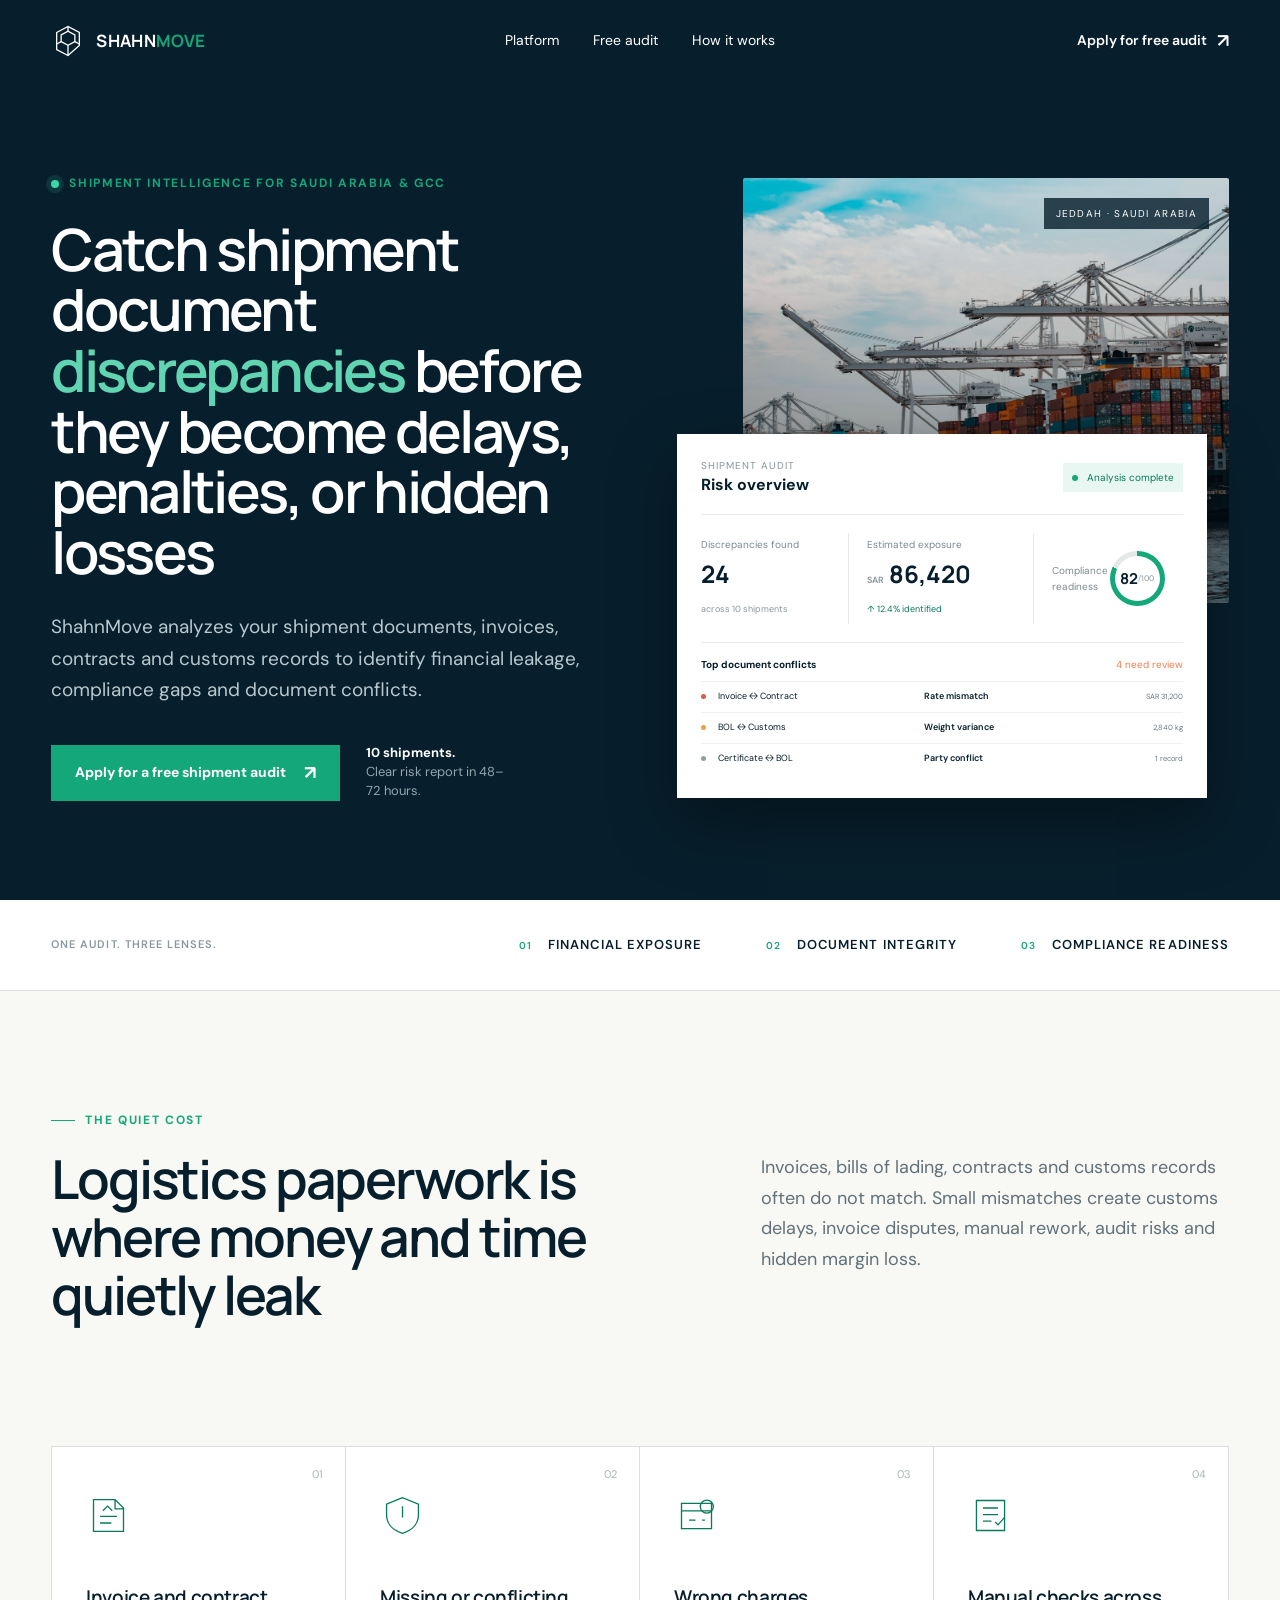
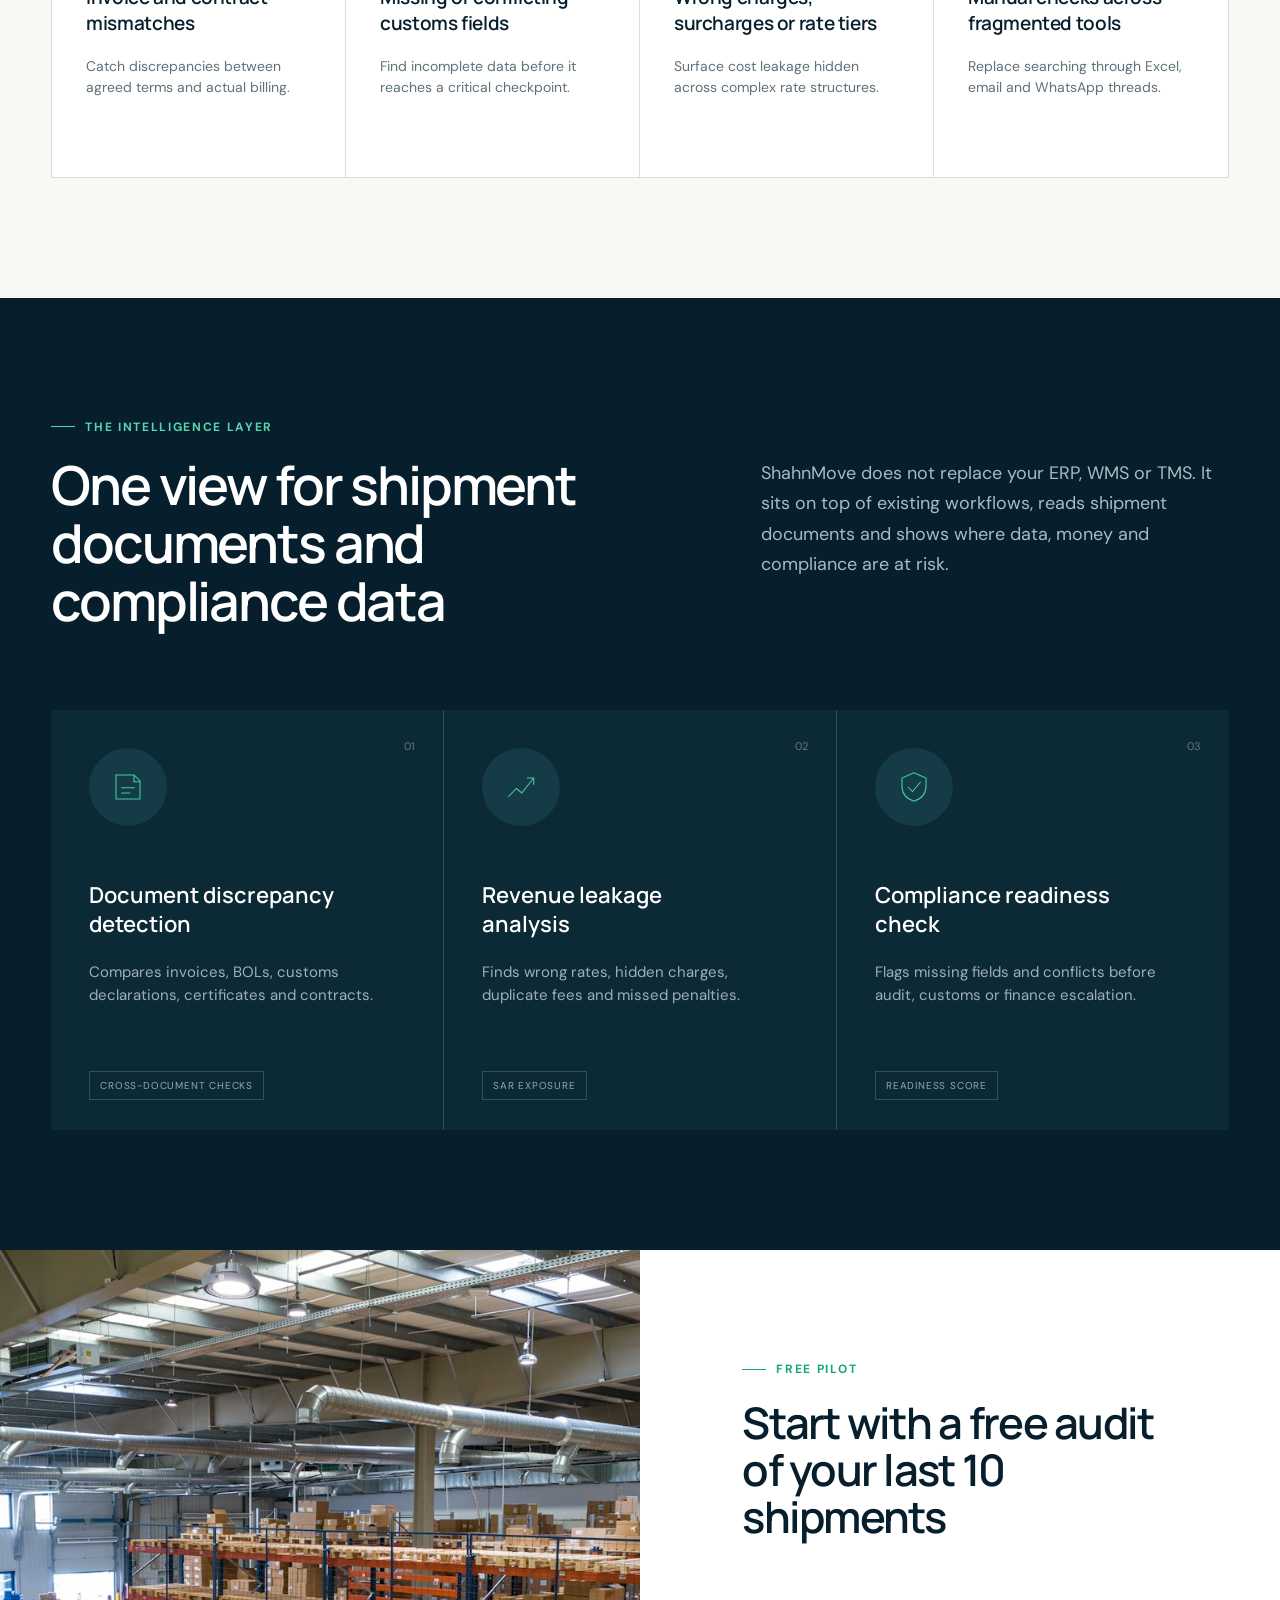
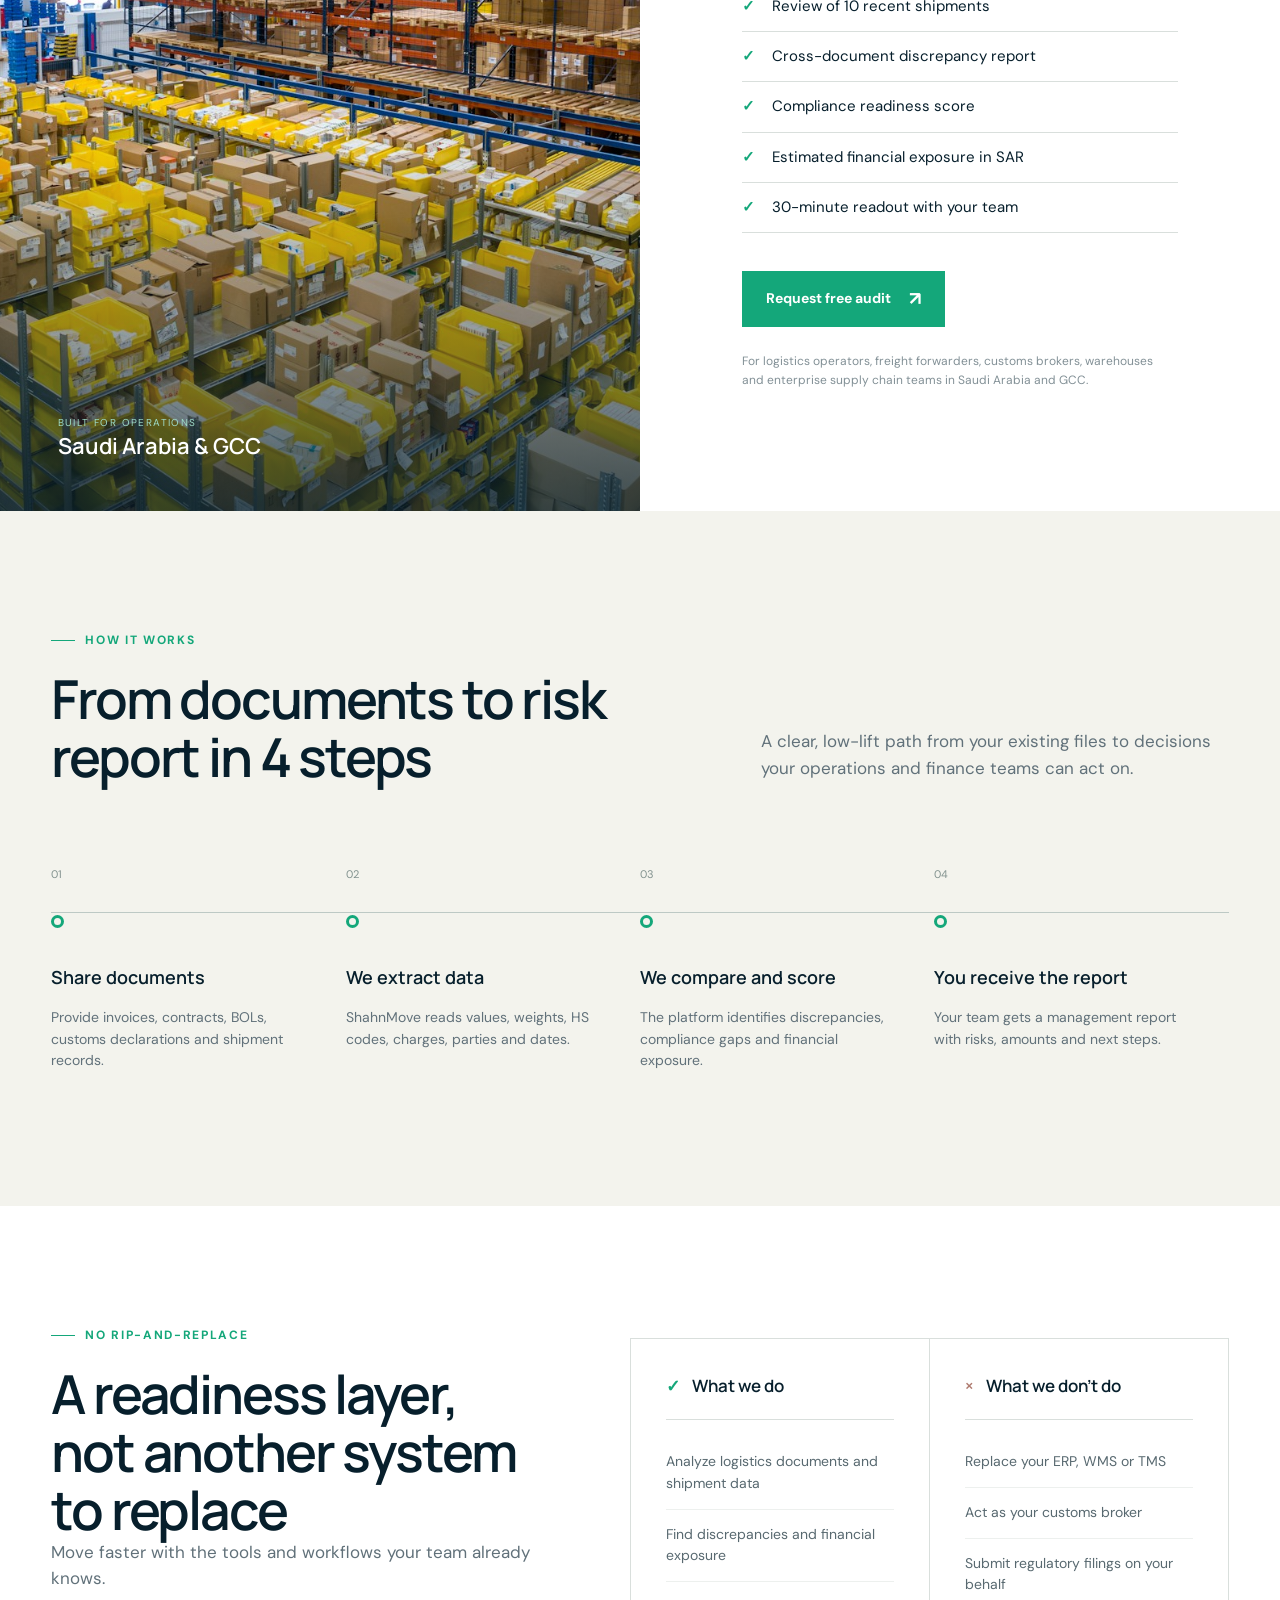
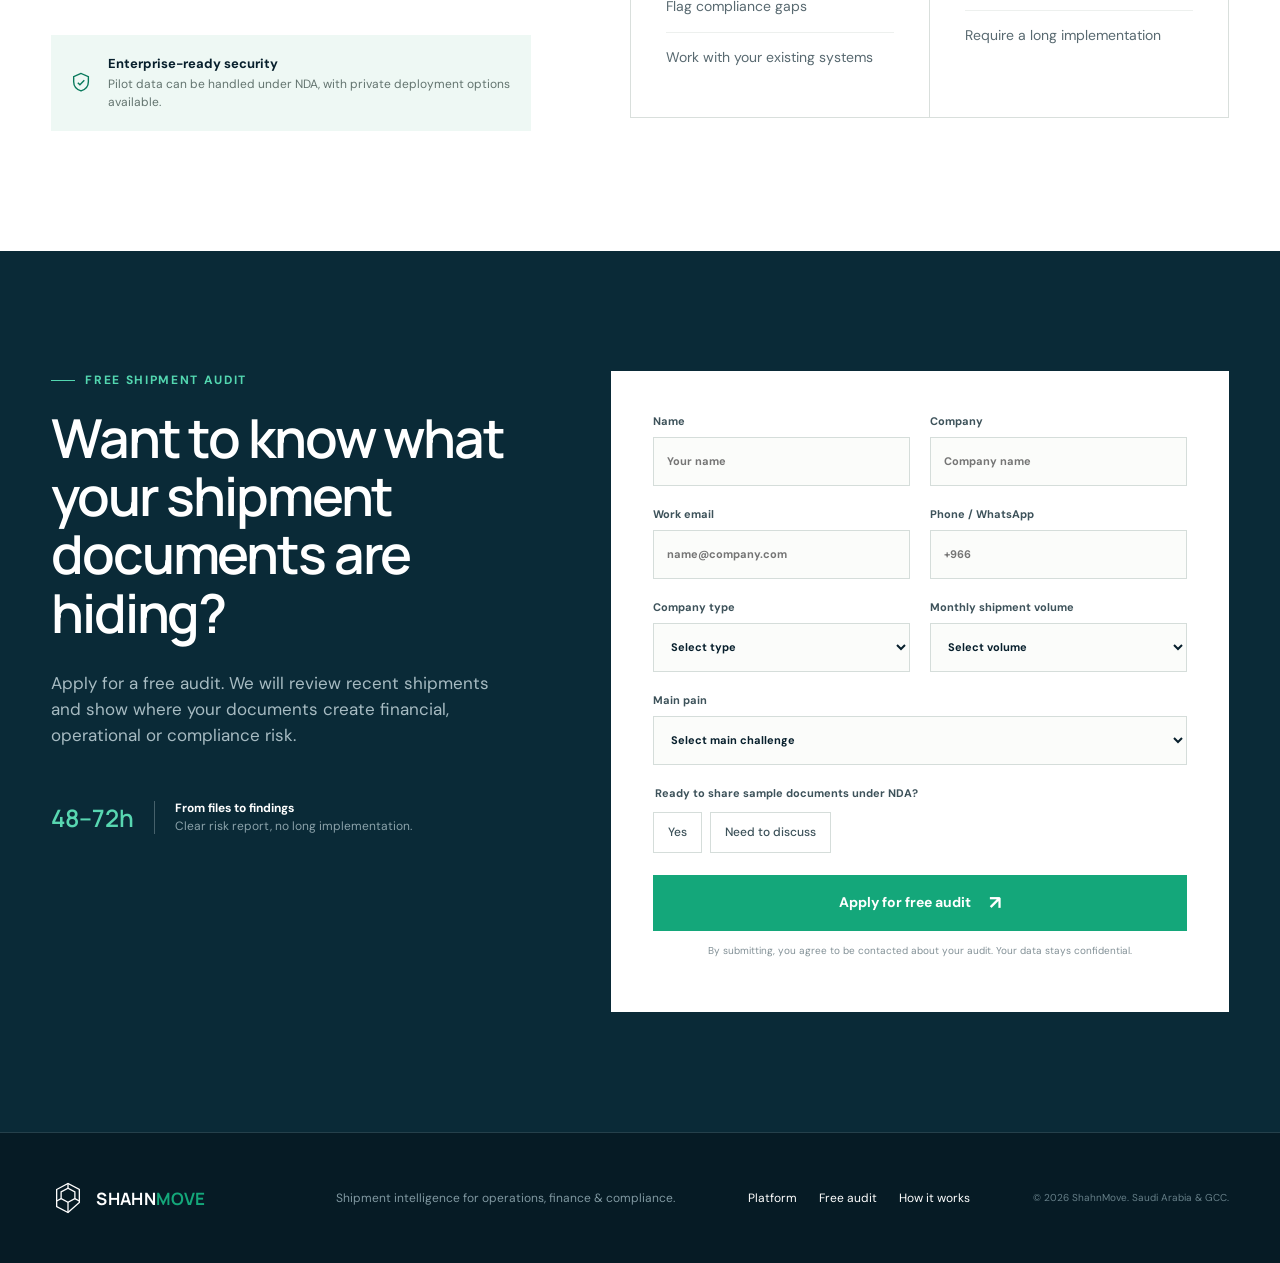
==== index.html @ 83e014da "Build ShahnMove landing page" ====
<!doctype html>
<html lang="en">
<head>
  <meta charset="utf-8">
  <meta name="viewport" content="width=device-width, initial-scale=1">
  <meta name="description" content="ShahnMove finds shipment document discrepancies, financial leakage and compliance gaps before they become delays or penalties.">
  <meta name="theme-color" content="#071f2c">
  <meta property="og:title" content="ShahnMove — Shipment intelligence, before risk moves">
  <meta property="og:description" content="Audit 10 recent shipments and receive a clear risk report in 48–72 hours.">
  <meta property="og:type" content="website">
  <title>ShahnMove — Shipment document intelligence</title>
  <link rel="preconnect" href="https://fonts.googleapis.com">
  <link rel="preconnect" href="https://fonts.gstatic.com" crossorigin>
  <link href="https://fonts.googleapis.com/css2?family=DM+Sans:wght@400;500;600;700&family=Manrope:wght@500;600;700&display=swap" rel="stylesheet">
  <link rel="stylesheet" href="styles.css">
  <script src="script.js" defer></script>
</head>
<body>
  <a class="skip-link" href="#main">Skip to content</a>
  <header class="site-header">
    <a class="brand" href="#top" aria-label="ShahnMove home">
      <svg class="brand-mark" viewBox="0 0 42 42" aria-hidden="true"><path d="M7 10.5 21 3l14 7.5v16L21 39 7 31.5z"/><path d="m12.5 13.5 8.5-4.6 8.5 4.6v8.2L21 26.3l-8.5-4.6z"/><path d="M21 26.3V39m0-30.1V3m-8.5 18.7L7 24.7m22.5-3 5.5 3"/></svg>
      <span>SHAHN<span>MOVE</span></span>
    </a>
    <nav class="desktop-nav" aria-label="Primary navigation">
      <a href="#platform">Platform</a>
      <a href="#pilot">Free audit</a>
      <a href="#process">How it works</a>
    </nav>
    <a class="header-cta" href="#apply">Apply for free audit <span>↗</span></a>
    <button class="menu-button" type="button" aria-label="Open menu" aria-expanded="false"><span></span><span></span></button>
  </header>

  <main id="main">
    <section class="hero" id="top">
      <div class="hero-copy reveal">
        <p class="eyebrow"><span></span> Shipment intelligence for Saudi Arabia & GCC</p>
        <h1>Catch shipment document <em>discrepancies</em> before they become delays, penalties, or hidden losses</h1>
        <p class="hero-lede">ShahnMove analyzes your shipment documents, invoices, contracts and customs records to identify financial leakage, compliance gaps and document conflicts.</p>
        <div class="hero-actions">
          <a class="button button-primary" href="#apply">Apply for a free shipment audit <span>↗</span></a>
          <p><strong>10 shipments.</strong> Clear risk report in 48–72 hours.</p>
        </div>
      </div>
      <div class="hero-visual reveal" aria-label="Example ShahnMove shipment risk dashboard">
        <div class="hero-image" role="img" aria-label="Container port with cargo ships"></div>
        <div class="dashboard">
          <div class="dash-head">
            <div><span>Shipment audit</span><strong>Risk overview</strong></div>
            <span class="live"><i></i> Analysis complete</span>
          </div>
          <div class="dash-metrics">
            <article><span>Discrepancies found</span><strong>24</strong><small>across 10 shipments</small></article>
            <article><span>Estimated exposure</span><strong><i>SAR</i> 86,420</strong><small class="up">↑ 12.4% identified</small></article>
            <article class="score-card"><span>Compliance readiness</span><div class="score-ring"><strong>82</strong><small>/100</small></div></article>
          </div>
          <div class="conflicts">
            <div class="conflict-title"><strong>Top document conflicts</strong><span>4 need review</span></div>
            <div class="conflict-row"><i class="critical"></i><span>Invoice ↔ Contract</span><strong>Rate mismatch</strong><small>SAR 31,200</small></div>
            <div class="conflict-row"><i class="warning"></i><span>BOL ↔ Customs</span><strong>Weight variance</strong><small>2,840 kg</small></div>
            <div class="conflict-row"><i></i><span>Certificate ↔ BOL</span><strong>Party conflict</strong><small>1 record</small></div>
          </div>
        </div>
      </div>
    </section>

    <section class="proof-strip" aria-label="Product benefits">
      <p>One audit. Three lenses.</p>
      <div><span>01</span> Financial exposure</div><div><span>02</span> Document integrity</div><div><span>03</span> Compliance readiness</div>
    </section>

    <section class="section problem" id="problem">
      <div class="section-intro reveal"><p class="kicker">The quiet cost</p><h2>Logistics paperwork is where money and time quietly leak</h2></div>
      <p class="section-copy reveal">Invoices, bills of lading, contracts and customs records often do not match. Small mismatches create customs delays, invoice disputes, manual rework, audit risks and hidden margin loss.</p>
      <div class="pain-grid">
        <article class="pain-card reveal"><span>01</span><svg viewBox="0 0 48 48" aria-hidden="true"><path d="M8 7h23l9 9v25H8zM31 7v10h9M15 25h18M15 32h12"/><path d="m18 19 5-5 5 5"/></svg><h3>Invoice and contract mismatches</h3><p>Catch discrepancies between agreed terms and actual billing.</p></article>
        <article class="pain-card reveal"><span>02</span><svg viewBox="0 0 48 48" aria-hidden="true"><path d="M24 5 7 12v11c0 10 7 17 17 20 10-3 17-10 17-20V12zM24 14v12M24 33v.1"/></svg><h3>Missing or conflicting customs fields</h3><p>Find incomplete data before it reaches a critical checkpoint.</p></article>
        <article class="pain-card reveal"><span>03</span><svg viewBox="0 0 48 48" aria-hidden="true"><path d="M8 11h32v27H8zM8 19h32M16 29h7M30 29h3"/><circle cx="35" cy="14.5" r="7"/></svg><h3>Wrong charges, surcharges or rate tiers</h3><p>Surface cost leakage hidden across complex rate structures.</p></article>
        <article class="pain-card reveal"><span>04</span><svg viewBox="0 0 48 48" aria-hidden="true"><path d="M9 8h30v32H9zM16 16h16M16 23h16M16 30h9"/><path d="m29 31 3 3 7-8"/></svg><h3>Manual checks across fragmented tools</h3><p>Replace searching through Excel, email and WhatsApp threads.</p></article>
      </div>
    </section>

    <section class="section solution" id="platform">
      <div class="solution-top">
        <div class="section-intro reveal"><p class="kicker kicker-light">The intelligence layer</p><h2>One view for shipment documents and compliance data</h2></div>
        <p class="section-copy reveal">ShahnMove does not replace your ERP, WMS or TMS. It sits on top of existing workflows, reads shipment documents and shows where data, money and compliance are at risk.</p>
      </div>
      <div class="capabilities">
        <article class="capability reveal"><span class="cap-number">01</span><div class="cap-icon"><svg viewBox="0 0 48 48"><path d="M8 8h24l8 8v24H8zM32 8v9h8M15 25h18M15 32h12"/></svg></div><h3>Document discrepancy detection</h3><p>Compares invoices, BOLs, customs declarations, certificates and contracts.</p><span class="tag">Cross-document checks</span></article>
        <article class="capability reveal"><span class="cap-number">02</span><div class="cap-icon"><svg viewBox="0 0 48 48"><path d="M7 37 18 26l7 6 16-20M32 12h9v9"/></svg></div><h3>Revenue leakage analysis</h3><p>Finds wrong rates, hidden charges, duplicate fees and missed penalties.</p><span class="tag">SAR exposure</span></article>
        <article class="capability reveal"><span class="cap-number">03</span><div class="cap-icon"><svg viewBox="0 0 48 48"><path d="M24 5 8 12v11c0 10 7 17 16 20 9-3 16-10 16-20V12z"/><path d="m16 24 6 6 11-13"/></svg></div><h3>Compliance readiness check</h3><p>Flags missing fields and conflicts before audit, customs or finance escalation.</p><span class="tag">Readiness score</span></article>
      </div>
    </section>

    <section class="section pilot" id="pilot">
      <div class="pilot-photo reveal"><div class="photo-label"><span>Built for operations</span><strong>Saudi Arabia & GCC</strong></div></div>
      <div class="pilot-content reveal">
        <p class="kicker">Free pilot</p>
        <h2>Start with a free audit of your last 10 shipments</h2>
        <ul class="check-list">
          <li><span>✓</span> Review of 10 recent shipments</li>
          <li><span>✓</span> Cross-document discrepancy report</li>
          <li><span>✓</span> Compliance readiness score</li>
          <li><span>✓</span> Estimated financial exposure in SAR</li>
          <li><span>✓</span> 30-minute readout with your team</li>
        </ul>
        <a class="button button-primary" href="#apply">Request free audit <span>↗</span></a>
        <p class="pilot-note">For logistics operators, freight forwarders, customs brokers, warehouses and enterprise supply chain teams in Saudi Arabia and GCC.</p>
      </div>
    </section>

    <section class="section process" id="process">
      <div class="process-head reveal"><div><p class="kicker">How it works</p><h2>From documents to risk report in 4 steps</h2></div><p>A clear, low-lift path from your existing files to decisions your operations and finance teams can act on.</p></div>
      <div class="steps">
        <article class="step reveal"><span>01</span><div class="step-dot"></div><h3>Share documents</h3><p>Provide invoices, contracts, BOLs, customs declarations and shipment records.</p></article>
        <article class="step reveal"><span>02</span><div class="step-dot"></div><h3>We extract data</h3><p>ShahnMove reads values, weights, HS codes, charges, parties and dates.</p></article>
        <article class="step reveal"><span>03</span><div class="step-dot"></div><h3>We compare and score</h3><p>The platform identifies discrepancies, compliance gaps and financial exposure.</p></article>
        <article class="step reveal"><span>04</span><div class="step-dot"></div><h3>You receive the report</h3><p>Your team gets a management report with risks, amounts and next steps.</p></article>
      </div>
    </section>

    <section class="section positioning">
      <div class="positioning-copy reveal"><p class="kicker">No rip-and-replace</p><h2>A readiness layer, not another system to replace</h2><p>Move faster with the tools and workflows your team already knows.</p><div class="security"><svg viewBox="0 0 24 24"><path d="M12 2 4 5.5V11c0 5 3.5 8.5 8 10 4.5-1.5 8-5 8-10V5.5z"/><path d="m8.5 12 2.3 2.3 4.8-5"/></svg><span><strong>Enterprise-ready security</strong>Pilot data can be handled under NDA, with private deployment options available.</span></div></div>
      <div class="do-dont reveal">
        <div class="do"><h3><span>✓</span> What we do</h3><ul><li>Analyze logistics documents and shipment data</li><li>Find discrepancies and financial exposure</li><li>Flag compliance gaps</li><li>Work with your existing systems</li></ul></div>
        <div class="dont"><h3><span>×</span> What we don’t do</h3><ul><li>Replace your ERP, WMS or TMS</li><li>Act as your customs broker</li><li>Submit regulatory filings on your behalf</li><li>Require a long implementation</li></ul></div>
      </div>
    </section>

    <section class="apply" id="apply">
      <div class="apply-copy reveal"><p class="kicker kicker-light">Free shipment audit</p><h2>Want to know what your shipment documents are hiding?</h2><p>Apply for a free audit. We will review recent shipments and show where your documents create financial, operational or compliance risk.</p><div class="response-time"><span>48–72h</span><p><strong>From files to findings</strong>Clear risk report, no long implementation.</p></div></div>
      <form class="lead-form reveal" id="audit-form">
        <div class="field-row"><label>Name<input name="name" type="text" autocomplete="name" placeholder="Your name" required></label><label>Company<input name="company" type="text" autocomplete="organization" placeholder="Company name" required></label></div>
        <div class="field-row"><label>Work email<input name="email" type="email" autocomplete="email" placeholder="name@company.com" required></label><label>Phone / WhatsApp<input name="phone" type="tel" autocomplete="tel" placeholder="+966" required></label></div>
        <div class="field-row"><label>Company type<select name="company_type" required><option value="" disabled selected>Select type</option><option>Logistics operator</option><option>Freight forwarder</option><option>Customs broker</option><option>Warehouse / fulfillment</option><option>Enterprise supply chain</option><option>Other</option></select></label><label>Monthly shipment volume<select name="volume" required><option value="" disabled selected>Select volume</option><option>Under 50</option><option>50–250</option><option>251–1,000</option><option>1,001–5,000</option><option>5,000+</option></select></label></div>
        <label>Main pain<select name="pain" required><option value="" disabled selected>Select main challenge</option><option>Compliance</option><option>Invoice disputes</option><option>Customs delays</option><option>Manual work</option><option>Unknown / need visibility</option></select></label>
        <fieldset><legend>Ready to share sample documents under NDA?</legend><label class="radio"><input type="radio" name="nda_ready" value="Yes" required><span>Yes</span></label><label class="radio"><input type="radio" name="nda_ready" value="Need to discuss"><span>Need to discuss</span></label></fieldset>
        <button class="button form-button" type="submit">Apply for free audit <span>↗</span></button>
        <p class="form-privacy">By submitting, you agree to be contacted about your audit. Your data stays confidential.</p>
        <p class="form-status" role="status" aria-live="polite"></p>
      </form>
    </section>
  </main>

  <footer>
    <a class="brand brand-footer" href="#top"><svg class="brand-mark" viewBox="0 0 42 42" aria-hidden="true"><path d="M7 10.5 21 3l14 7.5v16L21 39 7 31.5z"/><path d="m12.5 13.5 8.5-4.6 8.5 4.6v8.2L21 26.3l-8.5-4.6z"/><path d="M21 26.3V39m0-30.1V3m-8.5 18.7L7 24.7m22.5-3 5.5 3"/></svg><span>SHAHN<span>MOVE</span></span></a>
    <p>Shipment intelligence for operations, finance & compliance.</p>
    <div><a href="#platform">Platform</a><a href="#pilot">Free audit</a><a href="#process">How it works</a></div>
    <small>© <span id="year"></span> ShahnMove. Saudi Arabia & GCC.</small>
  </footer>
</body>
</html>
---- styles.css ----
:root{--ink:#071f2c;--ink-2:#123443;--muted:#61717a;--green:#14a77a;--green-dark:#08795b;--mint:#c8f0df;--cream:#f3f3ed;--line:#d9dfdc;--white:#fff;--orange:#ef7f4d;--display:"Manrope",sans-serif;--body:"DM Sans",sans-serif}*{box-sizing:border-box}html{scroll-behavior:smooth}body{margin:0;color:var(--ink);background:#f8f8f4;font-family:var(--body);font-size:16px;line-height:1.55}a{color:inherit;text-decoration:none}button,input,select{font:inherit}.skip-link{position:absolute;left:-999px;top:8px;background:#fff;padding:10px;z-index:100}.skip-link:focus{left:8px}.site-header{height:82px;max-width:1440px;margin:auto;padding:0 4vw;display:grid;grid-template-columns:1fr auto 1fr;align-items:center;border-bottom:1px solid rgba(7,31,44,.12);position:absolute;z-index:20;left:0;right:0;top:0;color:#fff}.brand{display:flex;align-items:center;gap:11px;font:700 17px/1 var(--display);letter-spacing:.02em}.brand>span>span{color:var(--green)}.brand-mark{width:34px;height:34px;fill:none;stroke:currentColor;stroke-width:1.6}.desktop-nav{display:flex;gap:34px;font-size:14px}.desktop-nav a,.header-cta{transition:opacity .2s}.desktop-nav a:hover,.header-cta:hover{opacity:.66}.header-cta{justify-self:end;font-size:14px;font-weight:600;display:flex;gap:10px;align-items:center}.header-cta span,.button span{font-size:19px}.menu-button{display:none;background:none;border:0;color:#fff;padding:8px}.menu-button span{display:block;width:24px;border-top:1.5px solid currentColor;margin:6px}.hero{min-height:900px;background:var(--ink);color:#fff;display:grid;grid-template-columns:minmax(0,1.02fr) minmax(480px,.98fr);gap:4vw;padding:170px max(4vw,calc((100vw - 1440px)/2 + 4vw)) 95px;overflow:hidden}.hero-copy{align-self:center;max-width:760px}.eyebrow,.kicker{font-size:12px;text-transform:uppercase;letter-spacing:.14em;font-weight:700;color:var(--green);display:flex;align-items:center;gap:10px}.eyebrow span{width:8px;height:8px;border-radius:50%;background:#35d8aa;box-shadow:0 0 0 5px rgba(53,216,170,.12)}h1,h2,h3,p{margin-top:0}.hero h1{font:600 clamp(45px,4.55vw,76px)/1.04 var(--display);letter-spacing:-.045em;margin:26px 0 29px;max-width:920px}.hero h1 em{font-style:normal;color:#61d4b2}.hero-lede{font-size:19px;line-height:1.65;max-width:680px;color:#b9c8ce}.hero-actions{display:flex;align-items:center;gap:26px;margin-top:39px}.button{min-height:56px;padding:0 24px;display:inline-flex;align-items:center;justify-content:center;gap:18px;border:0;font-weight:700;font-size:14px;cursor:pointer;transition:transform .2s,background .2s}.button:hover{transform:translateY(-2px)}.button-primary{background:var(--green);color:#fff}.button-primary:hover{background:#16b987}.hero-actions p{font-size:13px;color:#91a6ae;margin:0;line-height:1.45;max-width:150px}.hero-actions p strong{display:block;color:#fff}.hero-visual{position:relative;min-height:620px;align-self:center}.hero-image{height:425px;width:88%;margin-left:auto;background:linear-gradient(180deg,rgba(7,31,44,.05),rgba(7,31,44,.45)),url('assets/port.jpg') center/cover;border-radius:2px}.hero-image:after{content:"JEDDAH · SAUDI ARABIA";display:block;position:absolute;right:20px;top:20px;background:rgba(7,31,44,.8);padding:8px 12px;font-size:10px;letter-spacing:.13em}.dashboard{position:absolute;left:0;right:4%;bottom:0;background:#fff;color:var(--ink);padding:24px;box-shadow:0 25px 60px rgba(0,0,0,.35)}.dash-head{display:flex;justify-content:space-between;align-items:center;border-bottom:1px solid #e8ece9;padding-bottom:16px}.dash-head div span{display:block;color:#87949a;font-size:10px;text-transform:uppercase;letter-spacing:.1em}.dash-head div strong{font-size:16px}.live{font-size:10px;color:var(--green-dark);background:#e8f7f1;padding:7px 9px}.live i{display:inline-block;width:6px;height:6px;background:var(--green);border-radius:50%;margin-right:6px}.dash-metrics{display:grid;grid-template-columns:1fr 1.25fr 1fr;margin:18px 0}.dash-metrics article{padding:4px 18px;border-right:1px solid #e7ebe9}.dash-metrics article:first-child{padding-left:0}.dash-metrics article:last-child{border:0}.dash-metrics span{font-size:10px;color:#7b8a90;display:block}.dash-metrics strong{font:700 24px var(--display);display:block;margin:5px 0}.dash-metrics strong i{font:600 9px var(--body);color:#87949a}.dash-metrics small{font-size:9px;color:#8a979c}.dash-metrics .up{color:var(--green-dark)}.score-card{display:grid!important;grid-template-columns:1fr auto;align-items:center}.score-ring{width:55px;height:55px;border-radius:50%;background:conic-gradient(var(--green) 82%,#e2e9e6 0);position:relative;display:flex;align-items:center;justify-content:center;flex-direction:row}.score-ring:before{content:"";position:absolute;inset:5px;background:#fff;border-radius:50%}.score-ring strong,.score-ring small{position:relative;margin:0}.score-ring strong{font-size:15px}.score-ring small{font-size:8px}.conflicts{border-top:1px solid #e8ece9;padding-top:14px}.conflict-title{display:flex;justify-content:space-between;margin-bottom:8px;font-size:10px}.conflict-title span{color:var(--orange)}.conflict-row{display:grid;grid-template-columns:10px 1.3fr 1fr .65fr;gap:7px;align-items:center;padding:8px 0;border-top:1px solid #eff2f0;font-size:9px}.conflict-row i{width:5px;height:5px;background:#8fa09f;border-radius:50%}.conflict-row i.critical{background:#e1574c}.conflict-row i.warning{background:#eaa445}.conflict-row strong{font-weight:600}.conflict-row small{text-align:right;color:#69797f}.proof-strip{min-height:91px;display:grid;grid-template-columns:1fr repeat(3,auto);align-items:center;gap:5vw;padding:0 max(4vw,calc((100vw - 1440px)/2 + 4vw));border-bottom:1px solid var(--line);background:#fff;font-size:13px;text-transform:uppercase;letter-spacing:.08em;font-weight:600}.proof-strip p{margin:0;color:#8a979c;font-size:11px}.proof-strip span{color:var(--green);font-size:10px;margin-right:12px}.section{padding:120px max(4vw,calc((100vw - 1440px)/2 + 4vw))}.section-intro{max-width:780px}.kicker{margin-bottom:20px}.kicker:before{content:"";width:24px;border-top:1px solid currentColor}.kicker-light{color:#53d7b0}.section h2,.apply h2{font:600 clamp(38px,4.2vw,64px)/1.08 var(--display);letter-spacing:-.04em;margin-bottom:0}.section-copy{font-size:18px;line-height:1.7;color:var(--muted);max-width:560px}.problem{display:grid;grid-template-columns:1.15fr .85fr;gap:6vw}.problem .section-copy{padding-top:41px}.pain-grid{grid-column:1/-1;display:grid;grid-template-columns:repeat(4,1fr);margin-top:45px;border:1px solid var(--line);background:#fff}.pain-card{padding:34px;min-height:330px;border-right:1px solid var(--line);position:relative}.pain-card:last-child{border:0}.pain-card>span{position:absolute;right:22px;top:19px;color:#aab5b4;font-size:11px}.pain-card svg,.cap-icon svg{width:45px;height:45px;fill:none;stroke:var(--green-dark);stroke-width:1.4;margin:12px 0 40px}.pain-card h3{font:600 19px/1.35 var(--display);letter-spacing:-.02em}.pain-card p{font-size:14px;color:var(--muted);margin-bottom:0}.solution{background:var(--ink);color:#fff}.solution-top{display:grid;grid-template-columns:1.15fr .85fr;gap:6vw}.solution .section-copy{color:#a9bac0;padding-top:40px}.capabilities{display:grid;grid-template-columns:repeat(3,1fr);gap:1px;background:#31505b;margin-top:80px}.capability{background:#0c2936;padding:38px;min-height:420px;position:relative}.cap-number{position:absolute;right:28px;top:28px;color:#607a84;font-size:11px}.cap-icon{width:78px;height:78px;border-radius:50%;background:#153b47;display:flex;align-items:center;justify-content:center;margin-bottom:55px}.cap-icon svg{width:36px;height:36px;margin:0;stroke:#43d0a6}.capability h3{font:600 22px/1.3 var(--display);max-width:260px}.capability p{color:#9eb0b7;max-width:310px;font-size:15px}.tag{position:absolute;bottom:30px;border:1px solid #31505b;color:#8eabb3;padding:6px 10px;font-size:10px;text-transform:uppercase;letter-spacing:.08em}.pilot{display:grid;grid-template-columns:1fr 1fr;min-height:760px;padding-top:0;padding-bottom:0;background:#fff}.pilot-photo{margin-left:calc(-1 * max(4vw,calc((100vw - 1440px)/2 + 4vw)));background:linear-gradient(180deg,transparent 55%,rgba(7,31,44,.75)),url('assets/warehouse.jpg') center/cover;position:relative}.photo-label{position:absolute;left:9%;bottom:50px;color:#fff}.photo-label span{display:block;font-size:10px;letter-spacing:.14em;text-transform:uppercase;color:#9fdcc9}.photo-label strong{font:600 22px var(--display)}.pilot-content{padding:110px 4vw 110px 8vw;align-self:center}.pilot h2{font-size:clamp(38px,3.4vw,55px)}.check-list{list-style:none;padding:0;margin:42px 0 38px}.check-list li{padding:13px 0;border-bottom:1px solid var(--line);font-size:15px}.check-list span{color:var(--green);margin-right:13px;font-weight:700}.pilot-note{font-size:12px;color:#829096;max-width:550px;margin-top:25px}.process{background:var(--cream)}.process-head{display:grid;grid-template-columns:1.15fr .85fr;gap:6vw;align-items:end}.process-head>p{color:var(--muted);font-size:17px;max-width:510px;margin-bottom:5px}.steps{display:grid;grid-template-columns:repeat(4,1fr);margin-top:75px;position:relative}.steps:before{content:"";position:absolute;left:0;right:0;top:51px;border-top:1px solid #bdc9c5}.step{padding-right:36px;position:relative}.step>span{font-size:11px;color:#82928f}.step-dot{width:13px;height:13px;background:var(--cream);border:3px solid var(--green);border-radius:50%;margin:29px 0 37px;position:relative;z-index:1}.step h3{font:600 18px var(--display)}.step p{font-size:14px;color:var(--muted)}.positioning{display:grid;grid-template-columns:.9fr 1.1fr;gap:7vw;background:#fff}.positioning-copy>p:not(.kicker){color:var(--muted);font-size:17px}.security{display:flex;gap:16px;background:#eef8f4;padding:19px;margin-top:44px;max-width:480px}.security svg{width:25px;fill:none;stroke:var(--green-dark);stroke-width:1.5}.security span{font-size:12px;color:#63746f}.security strong{display:block;color:var(--ink);font-size:13px}.do-dont{display:grid;grid-template-columns:1fr 1fr;border:1px solid var(--line);align-self:center}.do-dont>div{padding:35px}.do{border-right:1px solid var(--line)}.do-dont h3{font:600 17px var(--display);padding-bottom:22px;border-bottom:1px solid var(--line)}.do-dont h3 span{color:var(--green);margin-right:9px}.dont h3 span{color:#af7b6f}.do-dont ul{list-style:none;margin:0;padding:0}.do-dont li{font-size:14px;color:#586970;padding:14px 0;border-bottom:1px solid #edf0ee}.do-dont li:last-child{border:0}.apply{padding:120px max(4vw,calc((100vw - 1440px)/2 + 4vw));background:#0a2a37;color:#fff;display:grid;grid-template-columns:.85fr 1.15fr;gap:8vw}.apply-copy>p:not(.kicker){font-size:17px;color:#a7bbc2;max-width:540px;margin-top:28px}.response-time{display:flex;align-items:center;gap:20px;margin-top:50px}.response-time>span{font:600 24px var(--display);color:#58d7b1;padding-right:20px;border-right:1px solid #46616b}.response-time p{font-size:12px!important;margin:0!important;color:#8ba2aa!important}.response-time strong{display:block;color:#fff}.lead-form{background:#fff;color:var(--ink);padding:42px}.field-row{display:grid;grid-template-columns:1fr 1fr;gap:20px}.lead-form label{display:block;font-size:11px;font-weight:700;margin-bottom:20px;color:#3d525a}.lead-form input,.lead-form select{display:block;width:100%;height:49px;margin-top:7px;border:1px solid #d5ddda;background:#fbfcfa;padding:0 13px;color:var(--ink);border-radius:0;outline:none}.lead-form input:focus,.lead-form select:focus{border-color:var(--green);box-shadow:0 0 0 2px rgba(20,167,122,.12)}.lead-form fieldset{border:0;padding:0;margin:3px 0 22px}.lead-form legend{font-size:11px;font-weight:700;margin-bottom:10px;color:#3d525a}.radio{display:inline-flex!important;align-items:center;margin:0 8px 0 0!important}.radio input{position:absolute;opacity:0;width:1px;height:1px}.radio span{border:1px solid #d5ddda;padding:10px 14px;font-size:12px;font-weight:500}.radio input:checked+span{background:#e9f7f2;border-color:var(--green);color:var(--green-dark)}.form-button{width:100%;background:var(--green);color:#fff}.form-privacy,.form-status{font-size:10px;text-align:center;color:#829096;margin:12px 0 0}.form-status{font-size:12px;color:var(--green-dark)}footer{padding:48px max(4vw,calc((100vw - 1440px)/2 + 4vw));background:#061b25;color:#fff;display:grid;grid-template-columns:1fr 1.5fr 1fr auto;align-items:center;gap:30px;border-top:1px solid #25404b}.brand-footer{color:#fff}.brand-footer>span>span{color:var(--green)}footer p{color:#8098a1;font-size:12px;margin:0}footer>div{display:flex;gap:22px;font-size:12px}footer small{color:#667f88;font-size:10px}.reveal{opacity:0;transform:translateY(18px);transition:opacity .7s ease,transform .7s ease}.reveal.visible{opacity:1;transform:none}
@media(max-width:1050px){.hero{grid-template-columns:1fr;padding-top:145px}.hero-copy{max-width:850px}.hero-visual{min-height:610px}.hero-image{width:80%}.pain-grid{grid-template-columns:1fr 1fr}.pain-card:nth-child(2){border-right:0}.pain-card:nth-child(-n+2){border-bottom:1px solid var(--line)}.capability{padding:30px}.pilot-content{padding-left:6vw}.positioning{grid-template-columns:1fr}.apply{grid-template-columns:1fr}.apply-copy{max-width:720px}footer{grid-template-columns:1fr 1fr}footer>div,footer small{justify-self:end}}
@media(max-width:760px){.site-header{height:70px;padding:0 20px}.desktop-nav,.header-cta{display:none}.site-header{grid-template-columns:1fr auto}.menu-button{display:block}.site-header.menu-open{height:auto;min-height:70px;align-items:start;padding-top:18px;background:var(--ink);grid-template-rows:42px auto}.site-header.menu-open .desktop-nav{display:flex;grid-column:1/-1;flex-direction:column;padding:20px 0 28px;gap:20px}.site-header.menu-open .menu-button{grid-column:2;grid-row:1}.hero{display:block;min-height:0;padding:125px 20px 68px}.hero h1{font-size:41px}.hero-lede{font-size:16px}.hero-actions{align-items:flex-start;flex-direction:column}.hero-visual{margin-top:70px;min-height:500px}.hero-image{height:280px;width:94%}.dashboard{padding:17px;right:0}.dash-metrics{grid-template-columns:1fr 1fr}.score-card{display:none!important}.dash-metrics article:nth-child(2){border:0}.conflict-row{grid-template-columns:8px 1.2fr 1fr}.conflict-row small{display:none}.proof-strip{display:flex;overflow:auto;padding:25px 20px;gap:26px;white-space:nowrap}.proof-strip p{display:none}.section{padding:82px 20px}.section h2,.apply h2{font-size:37px}.problem,.solution-top,.process-head{display:block}.problem .section-copy,.solution .section-copy{padding-top:25px}.pain-grid{display:block;margin-top:35px}.pain-card{min-height:250px;border-right:0;border-bottom:1px solid var(--line)!important}.pain-card:last-child{border:0!important}.pain-card svg{margin-bottom:24px}.capabilities{display:block;margin-top:50px}.capability{min-height:355px;border-bottom:1px solid #31505b}.cap-icon{margin-bottom:35px}.pilot{display:block;padding:0}.pilot-photo{height:480px;margin:0}.pilot-content{padding:75px 20px}.process-head>p{margin-top:25px}.steps{display:block;margin-top:50px}.steps:before{left:6px;right:auto;top:10px;bottom:0;border-left:1px solid #bdc9c5;border-top:0}.step{padding:0 0 34px 42px}.step>span{position:absolute;left:42px;top:0}.step-dot{position:absolute;left:0;top:0;margin:3px 0}.step h3{padding-top:35px}.positioning{display:block}.do-dont{display:block;margin-top:45px}.do{border-right:0;border-bottom:1px solid var(--line)}.apply{display:block;padding:82px 20px}.lead-form{padding:25px 20px;margin-top:50px}.field-row{display:block}.response-time{margin-top:35px}footer{display:flex;flex-direction:column;align-items:flex-start;padding:45px 20px}footer>div,footer small{justify-self:auto}.reveal{transform:translateY(10px)}}
@media(prefers-reduced-motion:reduce){html{scroll-behavior:auto}.reveal{opacity:1;transform:none;transition:none}}
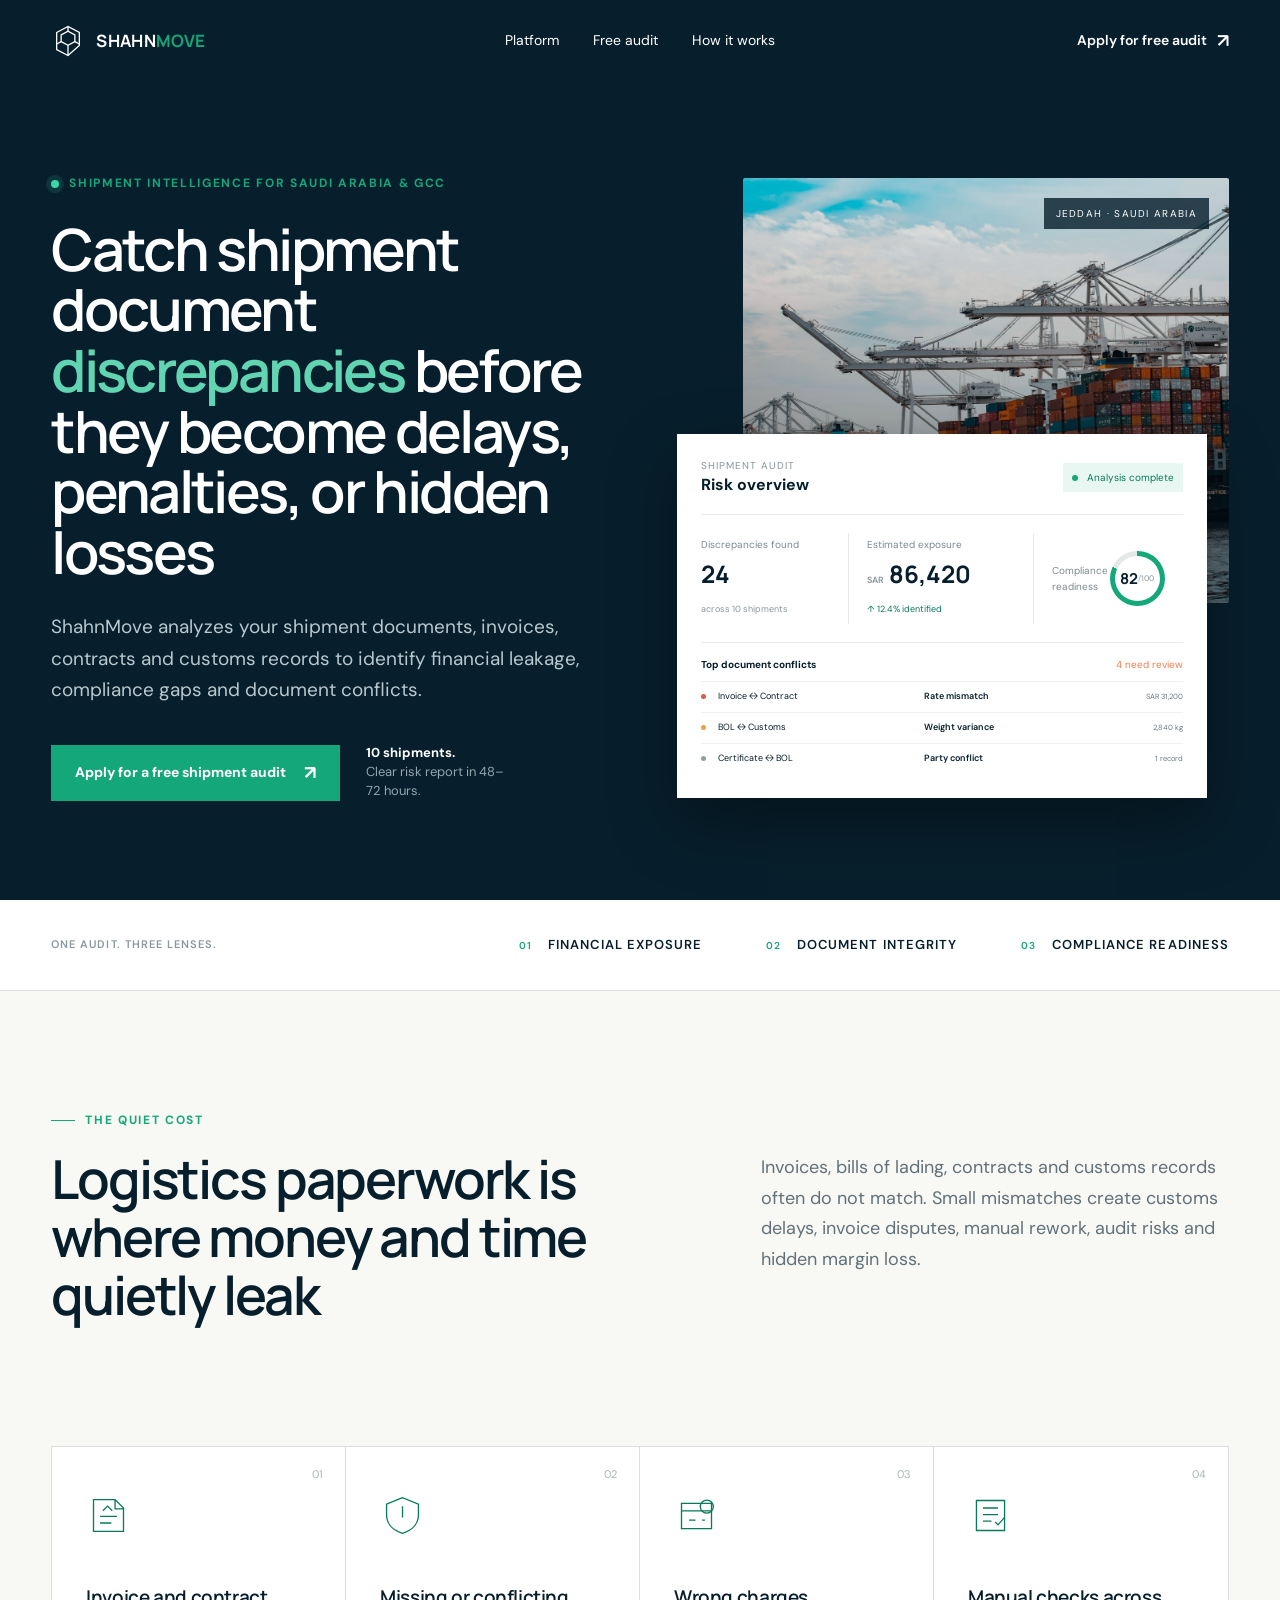
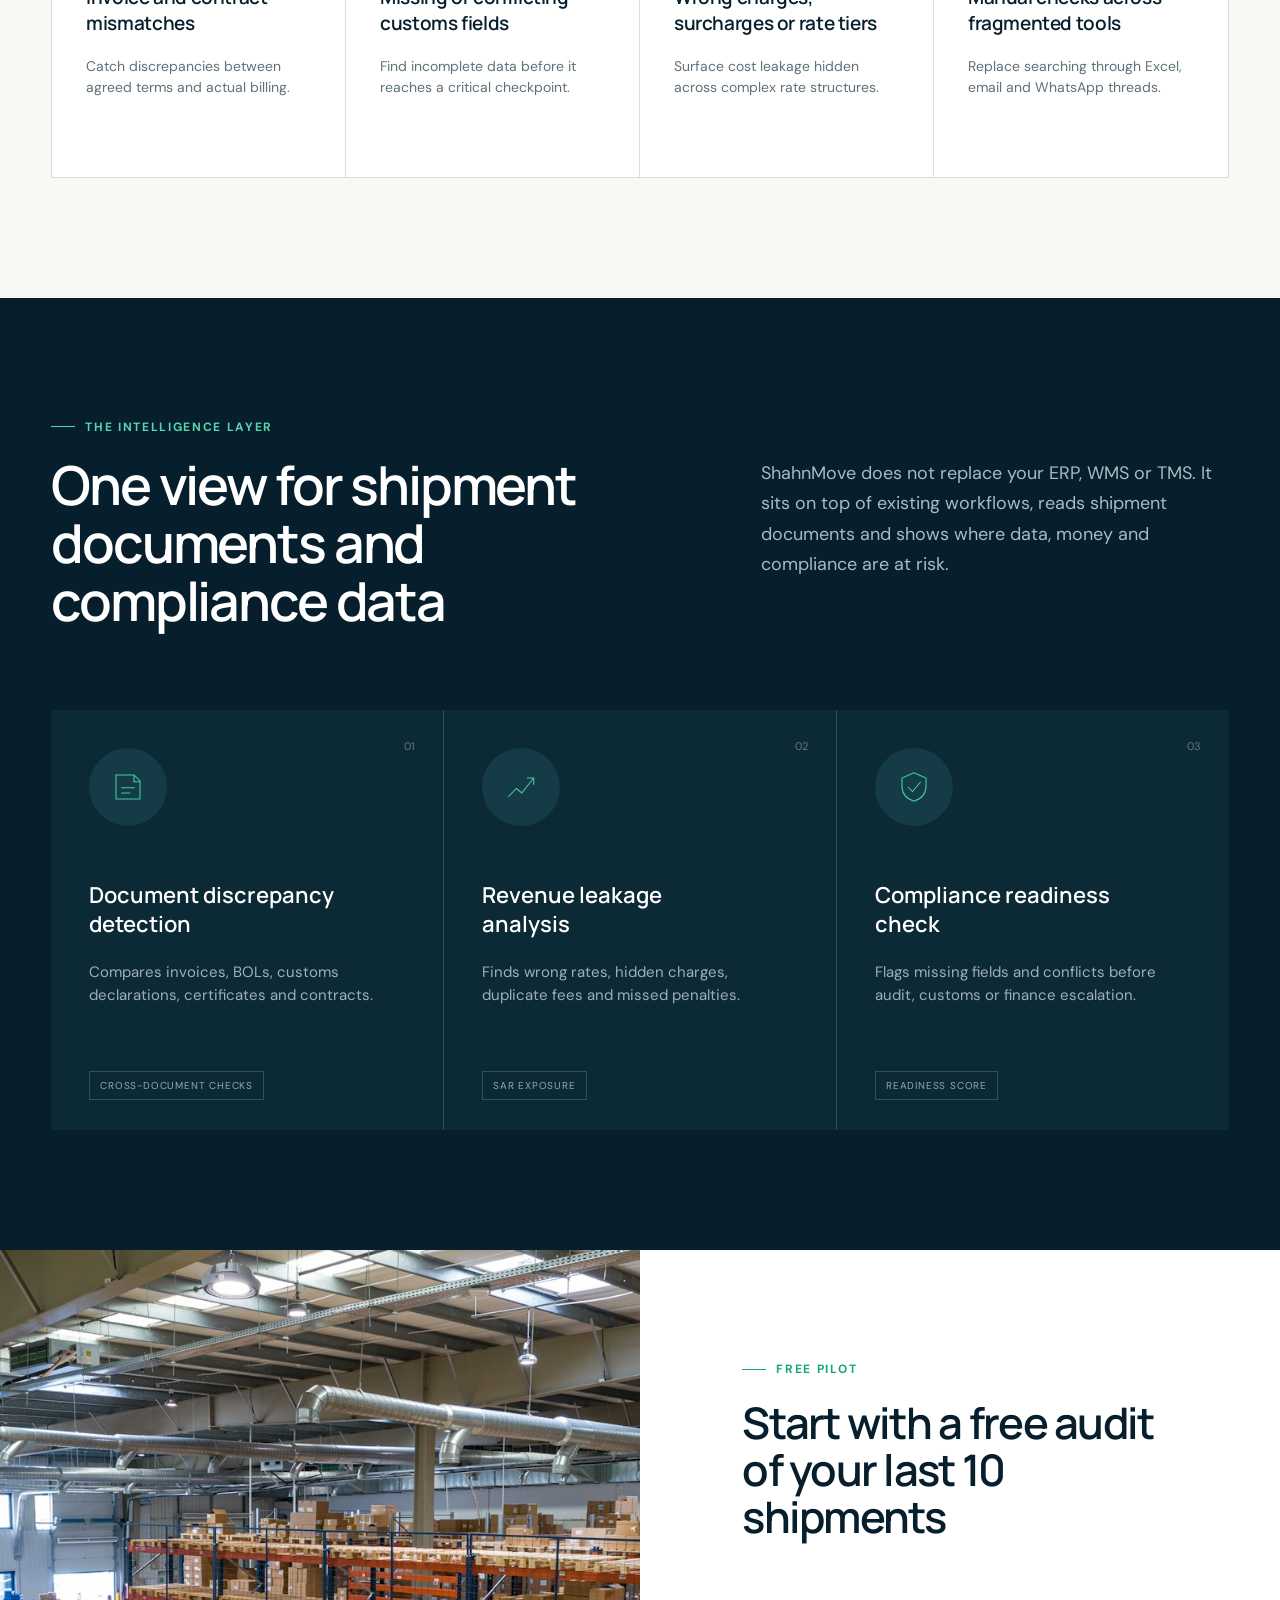
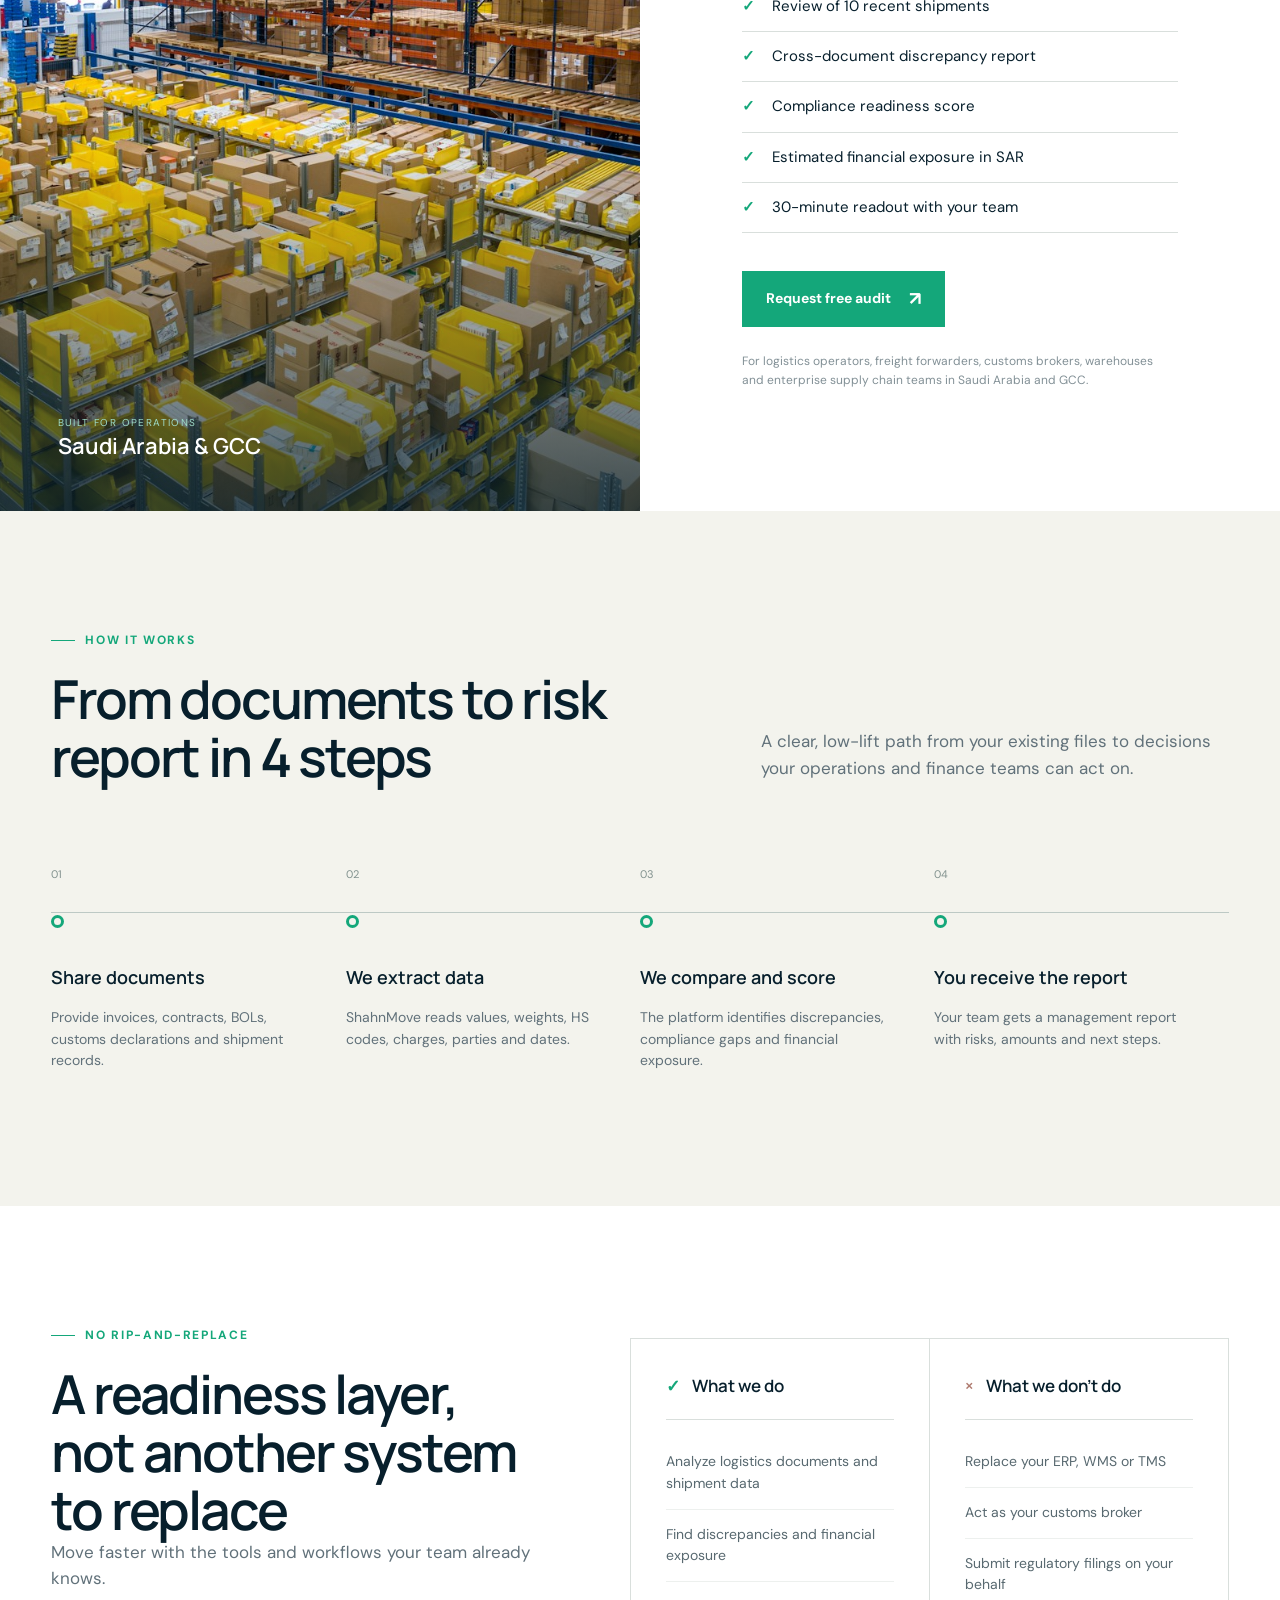
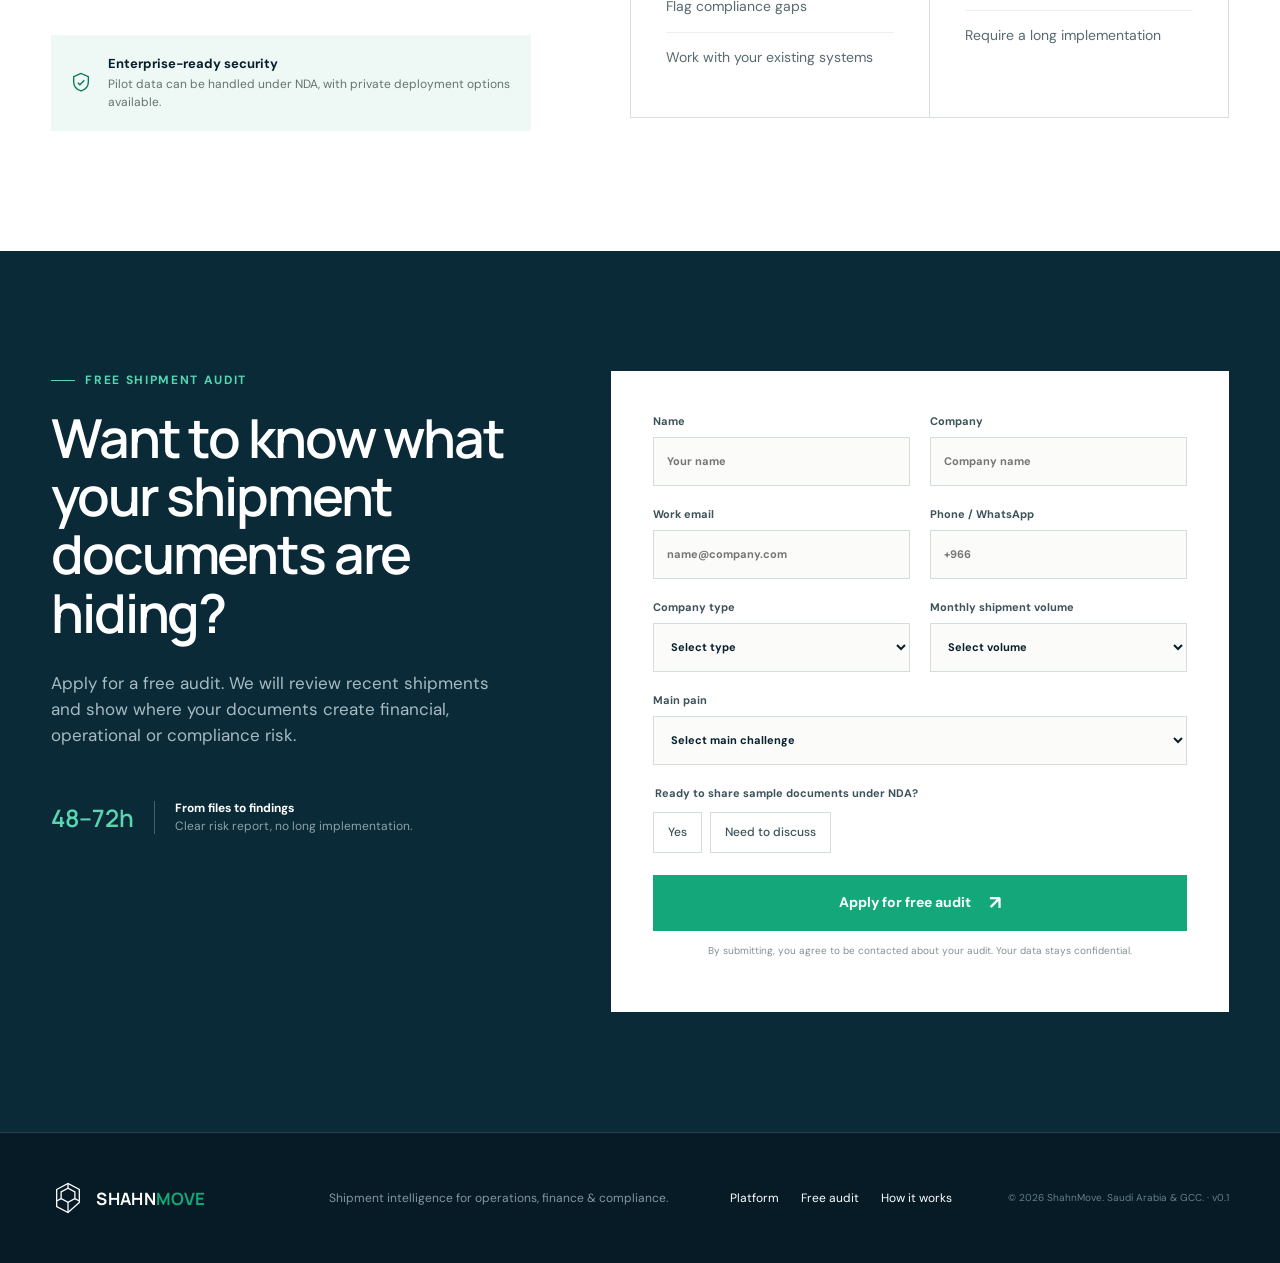
==== commit 46644d3b: "Mark current landing as v0.1" ====
--- a/index.html
+++ b/index.html
@@ -146,7 +146,7 @@
     <a class="brand brand-footer" href="#top"><svg class="brand-mark" viewBox="0 0 42 42" aria-hidden="true"><path d="M7 10.5 21 3l14 7.5v16L21 39 7 31.5z"/><path d="m12.5 13.5 8.5-4.6 8.5 4.6v8.2L21 26.3l-8.5-4.6z"/><path d="M21 26.3V39m0-30.1V3m-8.5 18.7L7 24.7m22.5-3 5.5 3"/></svg><span>SHAHN<span>MOVE</span></span></a>
     <p>Shipment intelligence for operations, finance & compliance.</p>
     <div><a href="#platform">Platform</a><a href="#pilot">Free audit</a><a href="#process">How it works</a></div>
-    <small>© <span id="year"></span> ShahnMove. Saudi Arabia & GCC.</small>
+    <small>© <span id="year"></span> ShahnMove. Saudi Arabia & GCC. · v0.1</small>
   </footer>
 </body>
 </html>
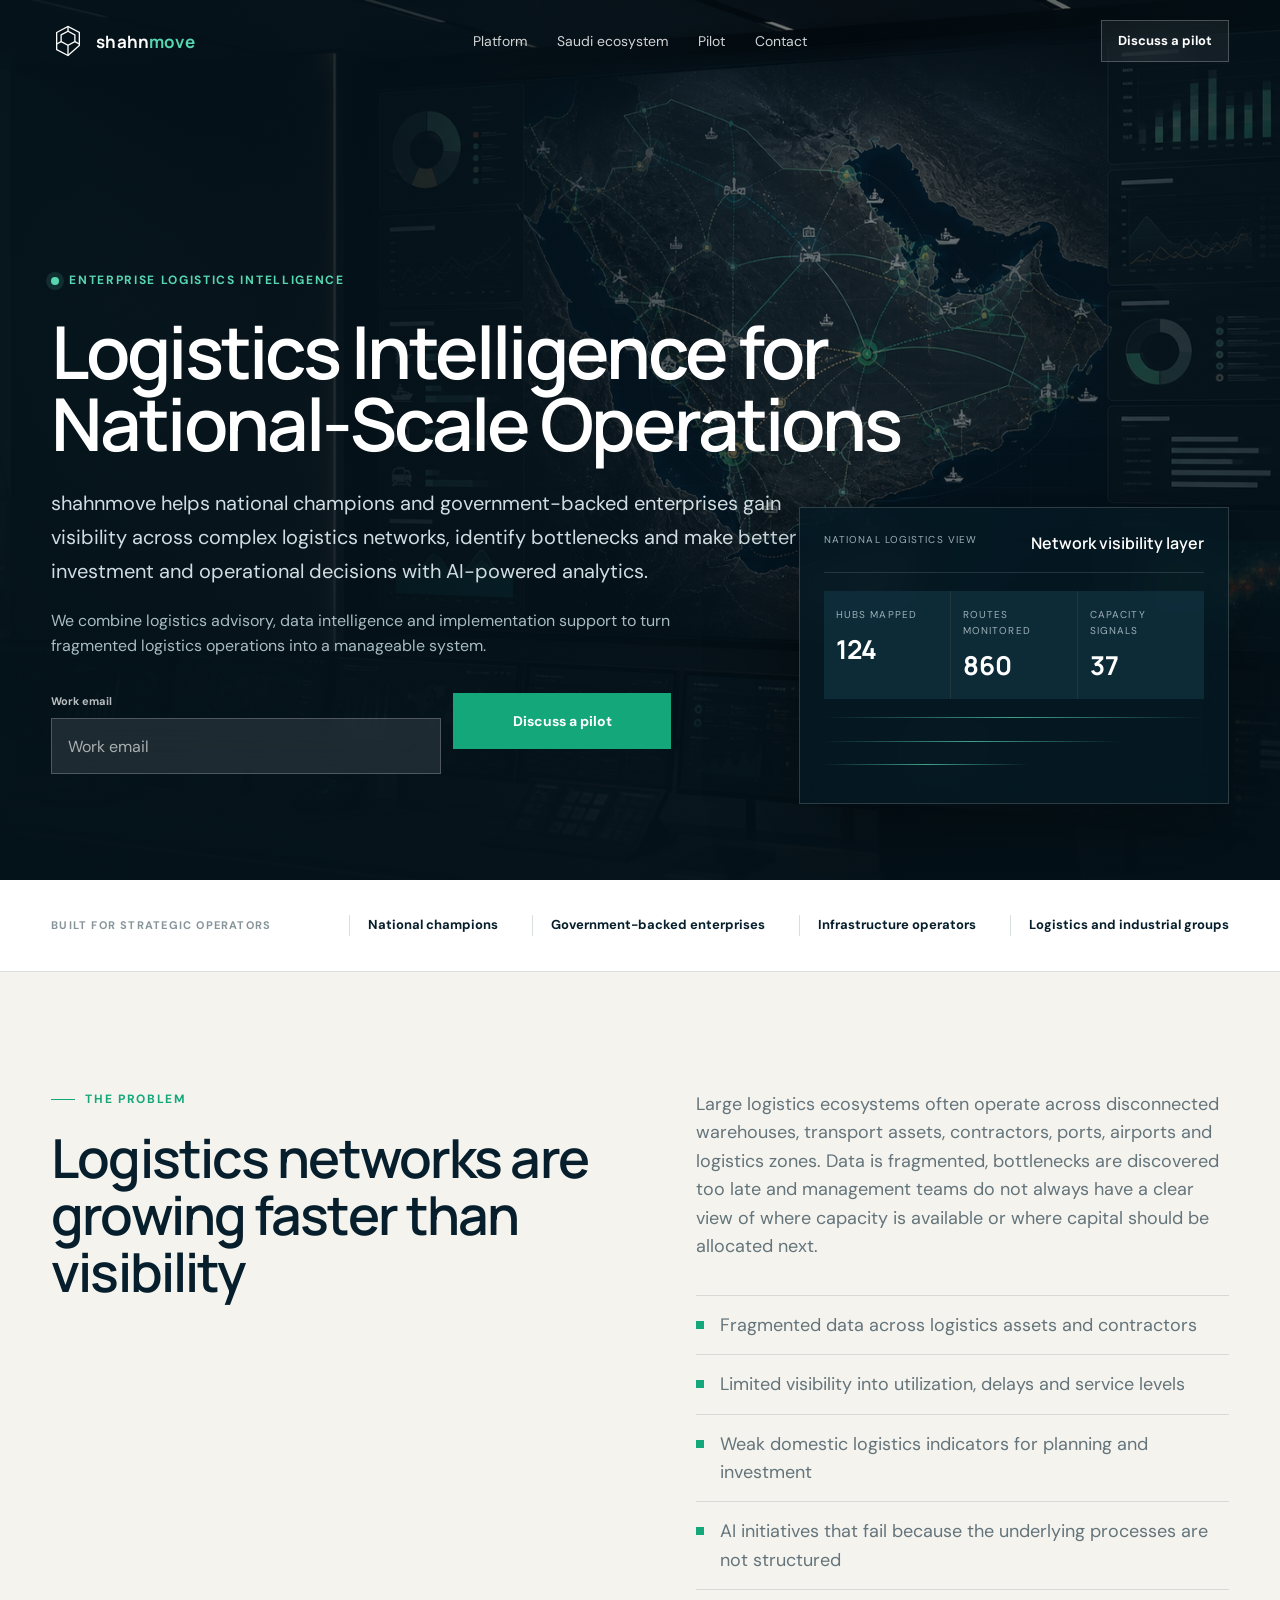
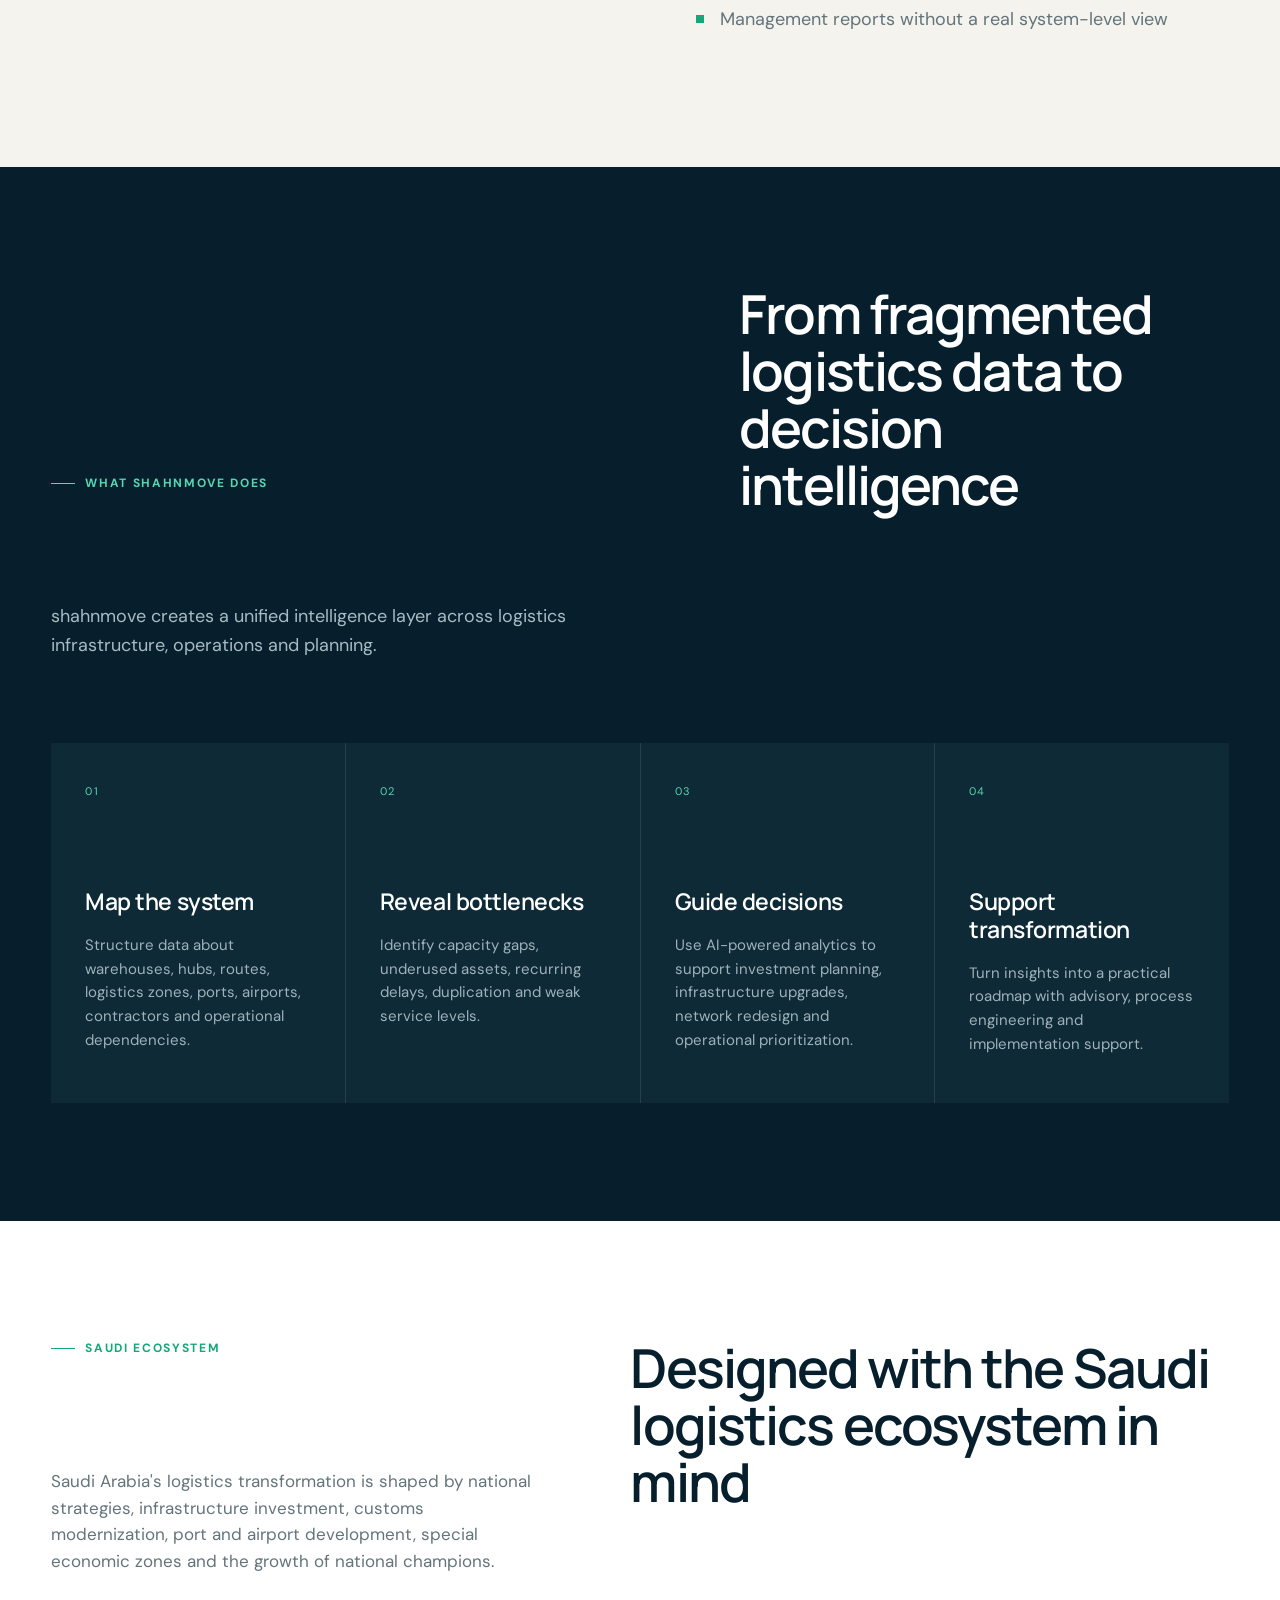
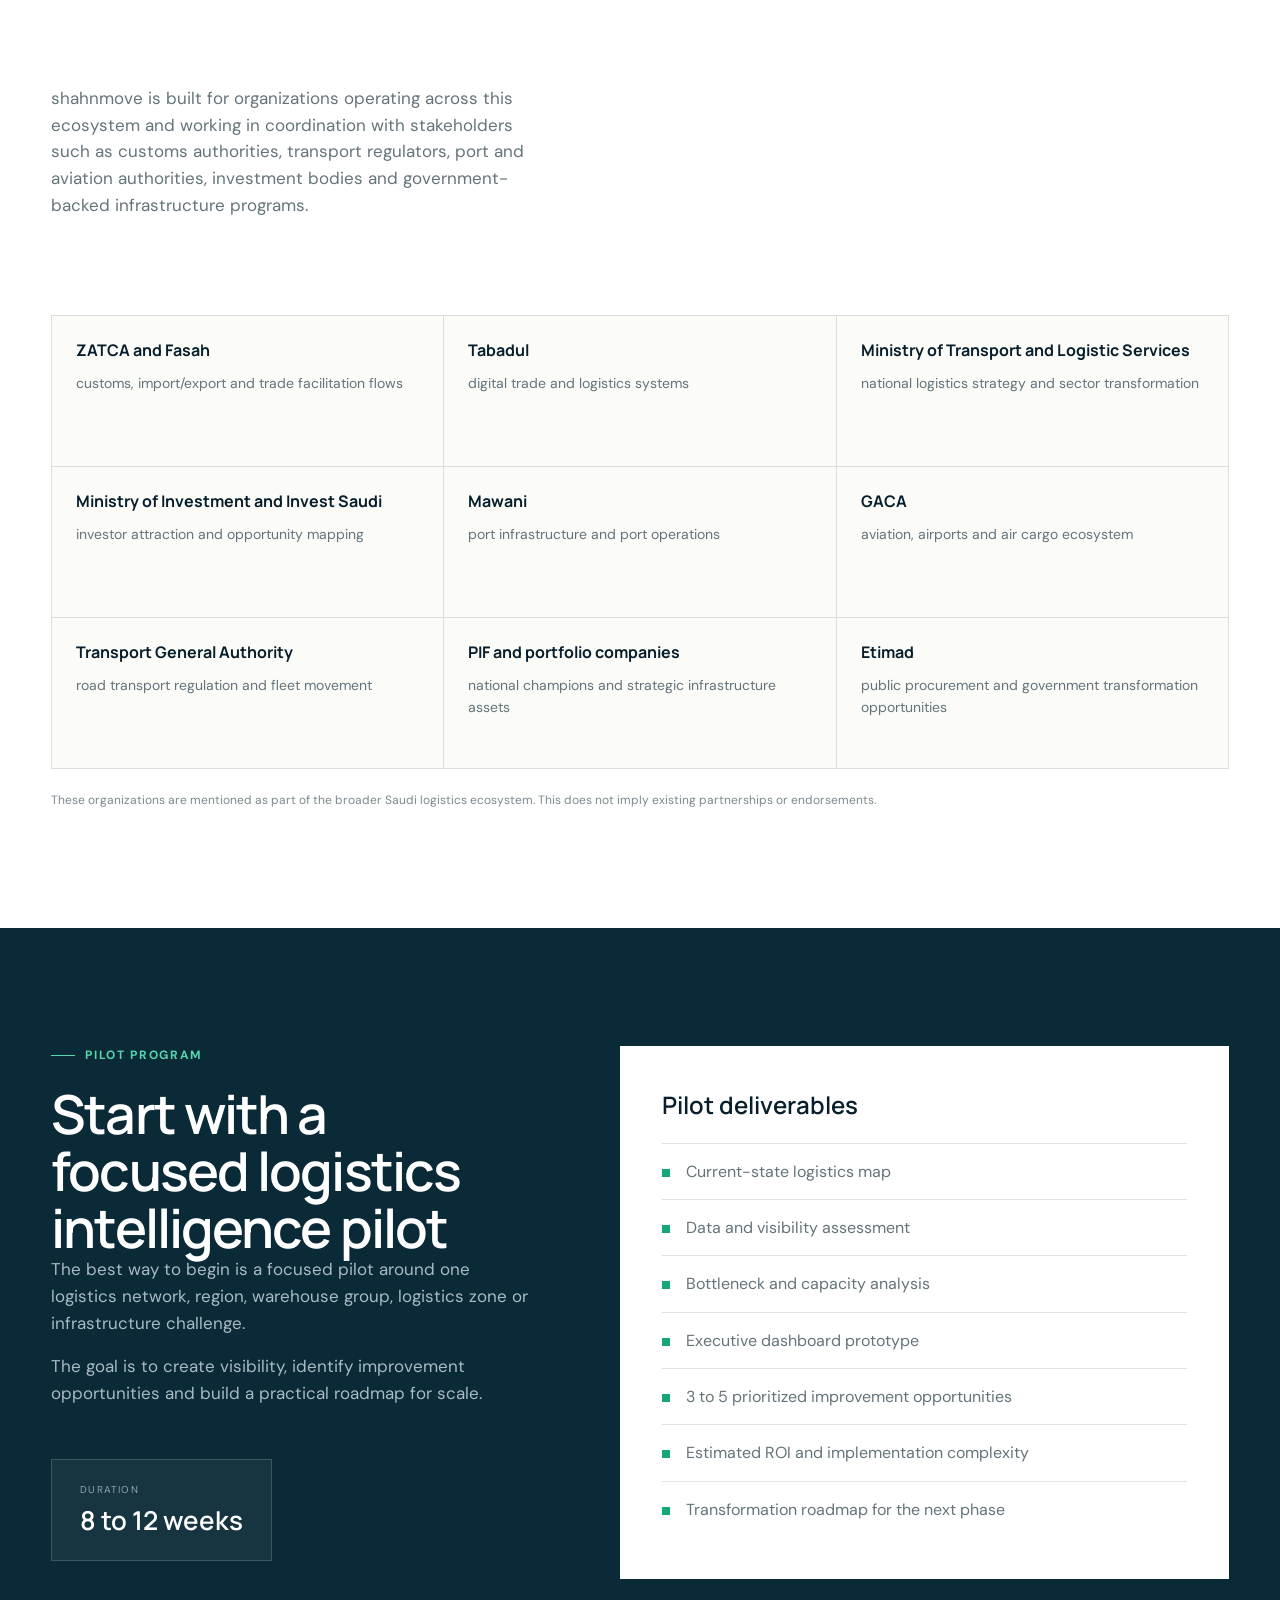
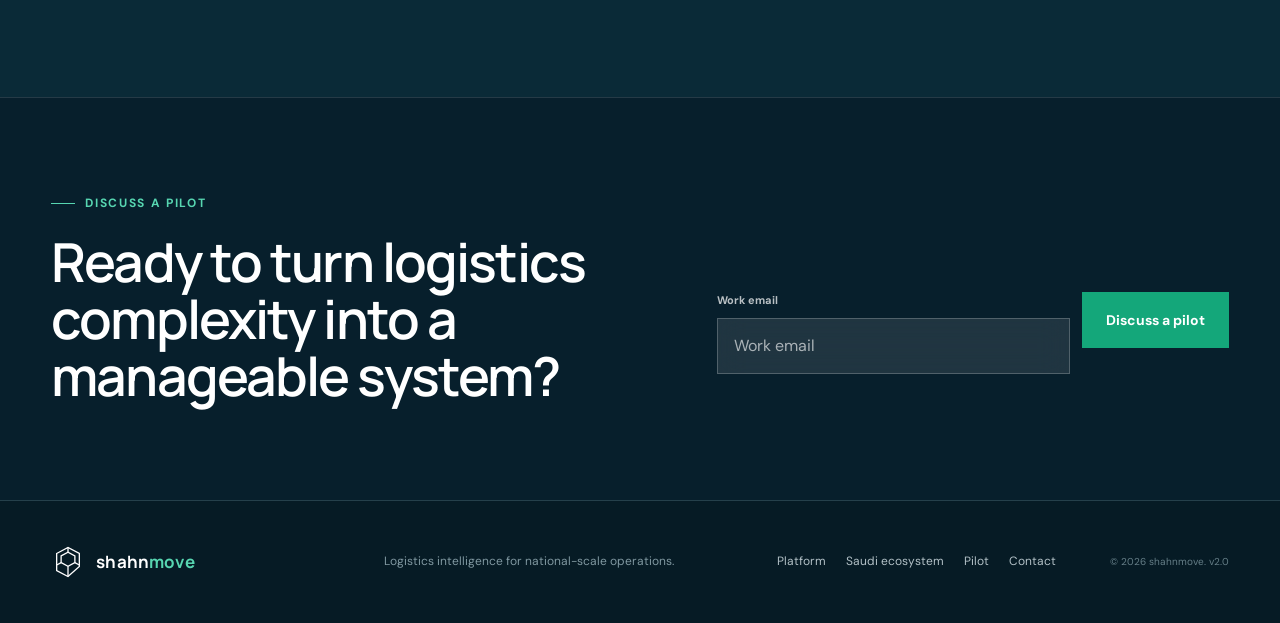
==== commit 0823b94c: "Launch enterprise landing v2" ====
--- a/index.html
+++ b/index.html
@@ -3,12 +3,12 @@
 <head>
   <meta charset="utf-8">
   <meta name="viewport" content="width=device-width, initial-scale=1">
-  <meta name="description" content="ShahnMove finds shipment document discrepancies, financial leakage and compliance gaps before they become delays or penalties.">
+  <meta name="description" content="shahnmove helps national champions, government-backed enterprises and infrastructure operators gain visibility across complex logistics networks, identify bottlenecks and make better investment and operational decisions with AI-powered analytics.">
   <meta name="theme-color" content="#071f2c">
-  <meta property="og:title" content="ShahnMove — Shipment intelligence, before risk moves">
-  <meta property="og:description" content="Audit 10 recent shipments and receive a clear risk report in 48–72 hours.">
+  <meta property="og:title" content="shahnmove | Logistics Intelligence for National-Scale Operations">
+  <meta property="og:description" content="shahnmove helps national champions and government-backed enterprises gain visibility across complex logistics networks with AI-powered analytics.">
   <meta property="og:type" content="website">
-  <title>ShahnMove — Shipment document intelligence</title>
+  <title>shahnmove | Logistics Intelligence for National-Scale Operations</title>
   <link rel="preconnect" href="https://fonts.googleapis.com">
   <link rel="preconnect" href="https://fonts.gstatic.com" crossorigin>
   <link href="https://fonts.googleapis.com/css2?family=DM+Sans:wght@400;500;600;700&family=Manrope:wght@500;600;700&display=swap" rel="stylesheet">
@@ -18,135 +18,188 @@
 <body>
   <a class="skip-link" href="#main">Skip to content</a>
   <header class="site-header">
-    <a class="brand" href="#top" aria-label="ShahnMove home">
+    <a class="brand" href="#top" aria-label="shahnmove home">
       <svg class="brand-mark" viewBox="0 0 42 42" aria-hidden="true"><path d="M7 10.5 21 3l14 7.5v16L21 39 7 31.5z"/><path d="m12.5 13.5 8.5-4.6 8.5 4.6v8.2L21 26.3l-8.5-4.6z"/><path d="M21 26.3V39m0-30.1V3m-8.5 18.7L7 24.7m22.5-3 5.5 3"/></svg>
-      <span>SHAHN<span>MOVE</span></span>
+      <span>shahn<span>move</span></span>
     </a>
     <nav class="desktop-nav" aria-label="Primary navigation">
       <a href="#platform">Platform</a>
-      <a href="#pilot">Free audit</a>
-      <a href="#process">How it works</a>
+      <a href="#ecosystem">Saudi ecosystem</a>
+      <a href="#pilot">Pilot</a>
+      <a href="#contact">Contact</a>
     </nav>
-    <a class="header-cta" href="#apply">Apply for free audit <span>↗</span></a>
+    <a class="header-cta" href="#contact">Discuss a pilot</a>
     <button class="menu-button" type="button" aria-label="Open menu" aria-expanded="false"><span></span><span></span></button>
   </header>
 
   <main id="main">
     <section class="hero" id="top">
-      <div class="hero-copy reveal">
-        <p class="eyebrow"><span></span> Shipment intelligence for Saudi Arabia & GCC</p>
-        <h1>Catch shipment document <em>discrepancies</em> before they become delays, penalties, or hidden losses</h1>
-        <p class="hero-lede">ShahnMove analyzes your shipment documents, invoices, contracts and customs records to identify financial leakage, compliance gaps and document conflicts.</p>
-        <div class="hero-actions">
-          <a class="button button-primary" href="#apply">Apply for a free shipment audit <span>↗</span></a>
-          <p><strong>10 shipments.</strong> Clear risk report in 48–72 hours.</p>
-        </div>
-      </div>
-      <div class="hero-visual reveal" aria-label="Example ShahnMove shipment risk dashboard">
-        <div class="hero-image" role="img" aria-label="Container port with cargo ships"></div>
-        <div class="dashboard">
-          <div class="dash-head">
-            <div><span>Shipment audit</span><strong>Risk overview</strong></div>
-            <span class="live"><i></i> Analysis complete</span>
+      <div class="hero-media" role="img" aria-label="Executive logistics command center with a Saudi Arabia and GCC-style logistics network map">
+        <img src="assets/command-center-v2.png" alt="">
+      </div>
+      <div class="hero-shade"></div>
+      <div class="hero-content reveal">
+        <p class="eyebrow"><span></span> Enterprise logistics intelligence</p>
+        <h1>Logistics Intelligence for National-Scale Operations</h1>
+        <p class="hero-lede">shahnmove helps national champions and government-backed enterprises gain visibility across complex logistics networks, identify bottlenecks and make better investment and operational decisions with AI-powered analytics.</p>
+        <p class="hero-support">We combine logistics advisory, data intelligence and implementation support to turn fragmented logistics operations into a manageable system.</p>
+        <form class="hero-form lead-form" id="pilot-form" aria-label="Discuss a pilot">
+          <label>
+            <span>Work email</span>
+            <input name="email" type="email" autocomplete="email" placeholder="Work email" required>
+          </label>
+          <button class="button button-primary" type="submit">Discuss a pilot</button>
+          <p class="form-status" role="status" aria-live="polite"></p>
+        </form>
+      </div>
+      <div class="hero-panel reveal" aria-label="Network intelligence metrics">
+        <div class="panel-head">
+          <span>National logistics view</span>
+          <strong>Network visibility layer</strong>
+        </div>
+        <div class="panel-grid">
+          <article><span>Hubs mapped</span><strong>124</strong></article>
+          <article><span>Routes monitored</span><strong>860</strong></article>
+          <article><span>Capacity signals</span><strong>37</strong></article>
+        </div>
+        <div class="network-lines" aria-hidden="true">
+          <span></span><span></span><span></span>
+        </div>
+      </div>
+    </section>
+
+    <section class="signal-strip" aria-label="Audience focus">
+      <p>Built for strategic operators</p>
+      <span>National champions</span>
+      <span>Government-backed enterprises</span>
+      <span>Infrastructure operators</span>
+      <span>Logistics and industrial groups</span>
+    </section>
+
+    <section class="section problem" id="problem">
+      <div class="section-intro reveal">
+        <p class="kicker">The problem</p>
+        <h2>Logistics networks are growing faster than visibility</h2>
+      </div>
+      <div class="section-body reveal">
+        <p>Large logistics ecosystems often operate across disconnected warehouses, transport assets, contractors, ports, airports and logistics zones. Data is fragmented, bottlenecks are discovered too late and management teams do not always have a clear view of where capacity is available or where capital should be allocated next.</p>
+        <ul class="compact-list">
+          <li>Fragmented data across logistics assets and contractors</li>
+          <li>Limited visibility into utilization, delays and service levels</li>
+          <li>Weak domestic logistics indicators for planning and investment</li>
+          <li>AI initiatives that fail because the underlying processes are not structured</li>
+          <li>Management reports without a real system-level view</li>
+        </ul>
+      </div>
+    </section>
+
+    <section class="section platform" id="platform">
+      <div class="platform-head reveal">
+        <p class="kicker kicker-light">What shahnmove does</p>
+        <h2>From fragmented logistics data to decision intelligence</h2>
+        <p>shahnmove creates a unified intelligence layer across logistics infrastructure, operations and planning.</p>
+      </div>
+      <div class="flow-grid">
+        <article class="flow-card reveal">
+          <span>01</span>
+          <h3>Map the system</h3>
+          <p>Structure data about warehouses, hubs, routes, logistics zones, ports, airports, contractors and operational dependencies.</p>
+        </article>
+        <article class="flow-card reveal">
+          <span>02</span>
+          <h3>Reveal bottlenecks</h3>
+          <p>Identify capacity gaps, underused assets, recurring delays, duplication and weak service levels.</p>
+        </article>
+        <article class="flow-card reveal">
+          <span>03</span>
+          <h3>Guide decisions</h3>
+          <p>Use AI-powered analytics to support investment planning, infrastructure upgrades, network redesign and operational prioritization.</p>
+        </article>
+        <article class="flow-card reveal">
+          <span>04</span>
+          <h3>Support transformation</h3>
+          <p>Turn insights into a practical roadmap with advisory, process engineering and implementation support.</p>
+        </article>
+      </div>
+    </section>
+
+    <section class="section ecosystem" id="ecosystem">
+      <div class="ecosystem-copy reveal">
+        <p class="kicker">Saudi ecosystem</p>
+        <h2>Designed with the Saudi logistics ecosystem in mind</h2>
+        <p>Saudi Arabia's logistics transformation is shaped by national strategies, infrastructure investment, customs modernization, port and airport development, special economic zones and the growth of national champions.</p>
+        <p>shahnmove is built for organizations operating across this ecosystem and working in coordination with stakeholders such as customs authorities, transport regulators, port and aviation authorities, investment bodies and government-backed infrastructure programs.</p>
+      </div>
+      <div class="ecosystem-grid reveal" aria-label="Saudi logistics ecosystem examples">
+        <article><strong>ZATCA and Fasah</strong><span>customs, import/export and trade facilitation flows</span></article>
+        <article><strong>Tabadul</strong><span>digital trade and logistics systems</span></article>
+        <article><strong>Ministry of Transport and Logistic Services</strong><span>national logistics strategy and sector transformation</span></article>
+        <article><strong>Ministry of Investment and Invest Saudi</strong><span>investor attraction and opportunity mapping</span></article>
+        <article><strong>Mawani</strong><span>port infrastructure and port operations</span></article>
+        <article><strong>GACA</strong><span>aviation, airports and air cargo ecosystem</span></article>
+        <article><strong>Transport General Authority</strong><span>road transport regulation and fleet movement</span></article>
+        <article><strong>PIF and portfolio companies</strong><span>national champions and strategic infrastructure assets</span></article>
+        <article><strong>Etimad</strong><span>public procurement and government transformation opportunities</span></article>
+      </div>
+      <p class="disclaimer reveal">These organizations are mentioned as part of the broader Saudi logistics ecosystem. This does not imply existing partnerships or endorsements.</p>
+    </section>
+
+    <section class="section pilot" id="pilot">
+      <div class="pilot-shell">
+        <div class="pilot-copy reveal">
+          <p class="kicker kicker-light">Pilot program</p>
+          <h2>Start with a focused logistics intelligence pilot</h2>
+          <p>The best way to begin is a focused pilot around one logistics network, region, warehouse group, logistics zone or infrastructure challenge.</p>
+          <p>The goal is to create visibility, identify improvement opportunities and build a practical roadmap for scale.</p>
+          <div class="duration">
+            <span>Duration</span>
+            <strong>8 to 12 weeks</strong>
           </div>
-          <div class="dash-metrics">
-            <article><span>Discrepancies found</span><strong>24</strong><small>across 10 shipments</small></article>
-            <article><span>Estimated exposure</span><strong><i>SAR</i> 86,420</strong><small class="up">↑ 12.4% identified</small></article>
-            <article class="score-card"><span>Compliance readiness</span><div class="score-ring"><strong>82</strong><small>/100</small></div></article>
-          </div>
-          <div class="conflicts">
-            <div class="conflict-title"><strong>Top document conflicts</strong><span>4 need review</span></div>
-            <div class="conflict-row"><i class="critical"></i><span>Invoice ↔ Contract</span><strong>Rate mismatch</strong><small>SAR 31,200</small></div>
-            <div class="conflict-row"><i class="warning"></i><span>BOL ↔ Customs</span><strong>Weight variance</strong><small>2,840 kg</small></div>
-            <div class="conflict-row"><i></i><span>Certificate ↔ BOL</span><strong>Party conflict</strong><small>1 record</small></div>
-          </div>
-        </div>
-      </div>
-    </section>
-
-    <section class="proof-strip" aria-label="Product benefits">
-      <p>One audit. Three lenses.</p>
-      <div><span>01</span> Financial exposure</div><div><span>02</span> Document integrity</div><div><span>03</span> Compliance readiness</div>
-    </section>
-
-    <section class="section problem" id="problem">
-      <div class="section-intro reveal"><p class="kicker">The quiet cost</p><h2>Logistics paperwork is where money and time quietly leak</h2></div>
-      <p class="section-copy reveal">Invoices, bills of lading, contracts and customs records often do not match. Small mismatches create customs delays, invoice disputes, manual rework, audit risks and hidden margin loss.</p>
-      <div class="pain-grid">
-        <article class="pain-card reveal"><span>01</span><svg viewBox="0 0 48 48" aria-hidden="true"><path d="M8 7h23l9 9v25H8zM31 7v10h9M15 25h18M15 32h12"/><path d="m18 19 5-5 5 5"/></svg><h3>Invoice and contract mismatches</h3><p>Catch discrepancies between agreed terms and actual billing.</p></article>
-        <article class="pain-card reveal"><span>02</span><svg viewBox="0 0 48 48" aria-hidden="true"><path d="M24 5 7 12v11c0 10 7 17 17 20 10-3 17-10 17-20V12zM24 14v12M24 33v.1"/></svg><h3>Missing or conflicting customs fields</h3><p>Find incomplete data before it reaches a critical checkpoint.</p></article>
-        <article class="pain-card reveal"><span>03</span><svg viewBox="0 0 48 48" aria-hidden="true"><path d="M8 11h32v27H8zM8 19h32M16 29h7M30 29h3"/><circle cx="35" cy="14.5" r="7"/></svg><h3>Wrong charges, surcharges or rate tiers</h3><p>Surface cost leakage hidden across complex rate structures.</p></article>
-        <article class="pain-card reveal"><span>04</span><svg viewBox="0 0 48 48" aria-hidden="true"><path d="M9 8h30v32H9zM16 16h16M16 23h16M16 30h9"/><path d="m29 31 3 3 7-8"/></svg><h3>Manual checks across fragmented tools</h3><p>Replace searching through Excel, email and WhatsApp threads.</p></article>
-      </div>
-    </section>
-
-    <section class="section solution" id="platform">
-      <div class="solution-top">
-        <div class="section-intro reveal"><p class="kicker kicker-light">The intelligence layer</p><h2>One view for shipment documents and compliance data</h2></div>
-        <p class="section-copy reveal">ShahnMove does not replace your ERP, WMS or TMS. It sits on top of existing workflows, reads shipment documents and shows where data, money and compliance are at risk.</p>
-      </div>
-      <div class="capabilities">
-        <article class="capability reveal"><span class="cap-number">01</span><div class="cap-icon"><svg viewBox="0 0 48 48"><path d="M8 8h24l8 8v24H8zM32 8v9h8M15 25h18M15 32h12"/></svg></div><h3>Document discrepancy detection</h3><p>Compares invoices, BOLs, customs declarations, certificates and contracts.</p><span class="tag">Cross-document checks</span></article>
-        <article class="capability reveal"><span class="cap-number">02</span><div class="cap-icon"><svg viewBox="0 0 48 48"><path d="M7 37 18 26l7 6 16-20M32 12h9v9"/></svg></div><h3>Revenue leakage analysis</h3><p>Finds wrong rates, hidden charges, duplicate fees and missed penalties.</p><span class="tag">SAR exposure</span></article>
-        <article class="capability reveal"><span class="cap-number">03</span><div class="cap-icon"><svg viewBox="0 0 48 48"><path d="M24 5 8 12v11c0 10 7 17 16 20 9-3 16-10 16-20V12z"/><path d="m16 24 6 6 11-13"/></svg></div><h3>Compliance readiness check</h3><p>Flags missing fields and conflicts before audit, customs or finance escalation.</p><span class="tag">Readiness score</span></article>
-      </div>
-    </section>
-
-    <section class="section pilot" id="pilot">
-      <div class="pilot-photo reveal"><div class="photo-label"><span>Built for operations</span><strong>Saudi Arabia & GCC</strong></div></div>
-      <div class="pilot-content reveal">
-        <p class="kicker">Free pilot</p>
-        <h2>Start with a free audit of your last 10 shipments</h2>
-        <ul class="check-list">
-          <li><span>✓</span> Review of 10 recent shipments</li>
-          <li><span>✓</span> Cross-document discrepancy report</li>
-          <li><span>✓</span> Compliance readiness score</li>
-          <li><span>✓</span> Estimated financial exposure in SAR</li>
-          <li><span>✓</span> 30-minute readout with your team</li>
-        </ul>
-        <a class="button button-primary" href="#apply">Request free audit <span>↗</span></a>
-        <p class="pilot-note">For logistics operators, freight forwarders, customs brokers, warehouses and enterprise supply chain teams in Saudi Arabia and GCC.</p>
-      </div>
-    </section>
-
-    <section class="section process" id="process">
-      <div class="process-head reveal"><div><p class="kicker">How it works</p><h2>From documents to risk report in 4 steps</h2></div><p>A clear, low-lift path from your existing files to decisions your operations and finance teams can act on.</p></div>
-      <div class="steps">
-        <article class="step reveal"><span>01</span><div class="step-dot"></div><h3>Share documents</h3><p>Provide invoices, contracts, BOLs, customs declarations and shipment records.</p></article>
-        <article class="step reveal"><span>02</span><div class="step-dot"></div><h3>We extract data</h3><p>ShahnMove reads values, weights, HS codes, charges, parties and dates.</p></article>
-        <article class="step reveal"><span>03</span><div class="step-dot"></div><h3>We compare and score</h3><p>The platform identifies discrepancies, compliance gaps and financial exposure.</p></article>
-        <article class="step reveal"><span>04</span><div class="step-dot"></div><h3>You receive the report</h3><p>Your team gets a management report with risks, amounts and next steps.</p></article>
-      </div>
-    </section>
-
-    <section class="section positioning">
-      <div class="positioning-copy reveal"><p class="kicker">No rip-and-replace</p><h2>A readiness layer, not another system to replace</h2><p>Move faster with the tools and workflows your team already knows.</p><div class="security"><svg viewBox="0 0 24 24"><path d="M12 2 4 5.5V11c0 5 3.5 8.5 8 10 4.5-1.5 8-5 8-10V5.5z"/><path d="m8.5 12 2.3 2.3 4.8-5"/></svg><span><strong>Enterprise-ready security</strong>Pilot data can be handled under NDA, with private deployment options available.</span></div></div>
-      <div class="do-dont reveal">
-        <div class="do"><h3><span>✓</span> What we do</h3><ul><li>Analyze logistics documents and shipment data</li><li>Find discrepancies and financial exposure</li><li>Flag compliance gaps</li><li>Work with your existing systems</li></ul></div>
-        <div class="dont"><h3><span>×</span> What we don’t do</h3><ul><li>Replace your ERP, WMS or TMS</li><li>Act as your customs broker</li><li>Submit regulatory filings on your behalf</li><li>Require a long implementation</li></ul></div>
-      </div>
-    </section>
-
-    <section class="apply" id="apply">
-      <div class="apply-copy reveal"><p class="kicker kicker-light">Free shipment audit</p><h2>Want to know what your shipment documents are hiding?</h2><p>Apply for a free audit. We will review recent shipments and show where your documents create financial, operational or compliance risk.</p><div class="response-time"><span>48–72h</span><p><strong>From files to findings</strong>Clear risk report, no long implementation.</p></div></div>
-      <form class="lead-form reveal" id="audit-form">
-        <div class="field-row"><label>Name<input name="name" type="text" autocomplete="name" placeholder="Your name" required></label><label>Company<input name="company" type="text" autocomplete="organization" placeholder="Company name" required></label></div>
-        <div class="field-row"><label>Work email<input name="email" type="email" autocomplete="email" placeholder="name@company.com" required></label><label>Phone / WhatsApp<input name="phone" type="tel" autocomplete="tel" placeholder="+966" required></label></div>
-        <div class="field-row"><label>Company type<select name="company_type" required><option value="" disabled selected>Select type</option><option>Logistics operator</option><option>Freight forwarder</option><option>Customs broker</option><option>Warehouse / fulfillment</option><option>Enterprise supply chain</option><option>Other</option></select></label><label>Monthly shipment volume<select name="volume" required><option value="" disabled selected>Select volume</option><option>Under 50</option><option>50–250</option><option>251–1,000</option><option>1,001–5,000</option><option>5,000+</option></select></label></div>
-        <label>Main pain<select name="pain" required><option value="" disabled selected>Select main challenge</option><option>Compliance</option><option>Invoice disputes</option><option>Customs delays</option><option>Manual work</option><option>Unknown / need visibility</option></select></label>
-        <fieldset><legend>Ready to share sample documents under NDA?</legend><label class="radio"><input type="radio" name="nda_ready" value="Yes" required><span>Yes</span></label><label class="radio"><input type="radio" name="nda_ready" value="Need to discuss"><span>Need to discuss</span></label></fieldset>
-        <button class="button form-button" type="submit">Apply for free audit <span>↗</span></button>
-        <p class="form-privacy">By submitting, you agree to be contacted about your audit. Your data stays confidential.</p>
+        </div>
+        <div class="deliverables reveal">
+          <h3>Pilot deliverables</h3>
+          <ul class="compact-list">
+            <li>Current-state logistics map</li>
+            <li>Data and visibility assessment</li>
+            <li>Bottleneck and capacity analysis</li>
+            <li>Executive dashboard prototype</li>
+            <li>3 to 5 prioritized improvement opportunities</li>
+            <li>Estimated ROI and implementation complexity</li>
+            <li>Transformation roadmap for the next phase</li>
+          </ul>
+        </div>
+      </div>
+    </section>
+
+    <section class="contact" id="contact">
+      <div class="contact-copy reveal">
+        <p class="kicker kicker-light">Discuss a pilot</p>
+        <h2>Ready to turn logistics complexity into a manageable system?</h2>
+      </div>
+      <form class="contact-form lead-form reveal" id="contact-form" aria-label="Contact shahnmove">
+        <label>
+          <span>Work email</span>
+          <input name="email" type="email" autocomplete="email" placeholder="Work email" required>
+        </label>
+        <button class="button button-primary" type="submit">Discuss a pilot</button>
         <p class="form-status" role="status" aria-live="polite"></p>
       </form>
     </section>
   </main>
 
   <footer>
-    <a class="brand brand-footer" href="#top"><svg class="brand-mark" viewBox="0 0 42 42" aria-hidden="true"><path d="M7 10.5 21 3l14 7.5v16L21 39 7 31.5z"/><path d="m12.5 13.5 8.5-4.6 8.5 4.6v8.2L21 26.3l-8.5-4.6z"/><path d="M21 26.3V39m0-30.1V3m-8.5 18.7L7 24.7m22.5-3 5.5 3"/></svg><span>SHAHN<span>MOVE</span></span></a>
-    <p>Shipment intelligence for operations, finance & compliance.</p>
-    <div><a href="#platform">Platform</a><a href="#pilot">Free audit</a><a href="#process">How it works</a></div>
-    <small>© <span id="year"></span> ShahnMove. Saudi Arabia & GCC. · v0.1</small>
+    <a class="brand brand-footer" href="#top" aria-label="shahnmove home">
+      <svg class="brand-mark" viewBox="0 0 42 42" aria-hidden="true"><path d="M7 10.5 21 3l14 7.5v16L21 39 7 31.5z"/><path d="m12.5 13.5 8.5-4.6 8.5 4.6v8.2L21 26.3l-8.5-4.6z"/><path d="M21 26.3V39m0-30.1V3m-8.5 18.7L7 24.7m22.5-3 5.5 3"/></svg>
+      <span>shahn<span>move</span></span>
+    </a>
+    <p>Logistics intelligence for national-scale operations.</p>
+    <nav aria-label="Footer navigation">
+      <a href="#platform">Platform</a>
+      <a href="#ecosystem">Saudi ecosystem</a>
+      <a href="#pilot">Pilot</a>
+      <a href="#contact">Contact</a>
+    </nav>
+    <small>© <span id="year"></span> shahnmove. v2.0</small>
   </footer>
 </body>
 </html>
--- a/styles.css
+++ b/styles.css
@@ -1,4 +1,694 @@
-:root{--ink:#071f2c;--ink-2:#123443;--muted:#61717a;--green:#14a77a;--green-dark:#08795b;--mint:#c8f0df;--cream:#f3f3ed;--line:#d9dfdc;--white:#fff;--orange:#ef7f4d;--display:"Manrope",sans-serif;--body:"DM Sans",sans-serif}*{box-sizing:border-box}html{scroll-behavior:smooth}body{margin:0;color:var(--ink);background:#f8f8f4;font-family:var(--body);font-size:16px;line-height:1.55}a{color:inherit;text-decoration:none}button,input,select{font:inherit}.skip-link{position:absolute;left:-999px;top:8px;background:#fff;padding:10px;z-index:100}.skip-link:focus{left:8px}.site-header{height:82px;max-width:1440px;margin:auto;padding:0 4vw;display:grid;grid-template-columns:1fr auto 1fr;align-items:center;border-bottom:1px solid rgba(7,31,44,.12);position:absolute;z-index:20;left:0;right:0;top:0;color:#fff}.brand{display:flex;align-items:center;gap:11px;font:700 17px/1 var(--display);letter-spacing:.02em}.brand>span>span{color:var(--green)}.brand-mark{width:34px;height:34px;fill:none;stroke:currentColor;stroke-width:1.6}.desktop-nav{display:flex;gap:34px;font-size:14px}.desktop-nav a,.header-cta{transition:opacity .2s}.desktop-nav a:hover,.header-cta:hover{opacity:.66}.header-cta{justify-self:end;font-size:14px;font-weight:600;display:flex;gap:10px;align-items:center}.header-cta span,.button span{font-size:19px}.menu-button{display:none;background:none;border:0;color:#fff;padding:8px}.menu-button span{display:block;width:24px;border-top:1.5px solid currentColor;margin:6px}.hero{min-height:900px;background:var(--ink);color:#fff;display:grid;grid-template-columns:minmax(0,1.02fr) minmax(480px,.98fr);gap:4vw;padding:170px max(4vw,calc((100vw - 1440px)/2 + 4vw)) 95px;overflow:hidden}.hero-copy{align-self:center;max-width:760px}.eyebrow,.kicker{font-size:12px;text-transform:uppercase;letter-spacing:.14em;font-weight:700;color:var(--green);display:flex;align-items:center;gap:10px}.eyebrow span{width:8px;height:8px;border-radius:50%;background:#35d8aa;box-shadow:0 0 0 5px rgba(53,216,170,.12)}h1,h2,h3,p{margin-top:0}.hero h1{font:600 clamp(45px,4.55vw,76px)/1.04 var(--display);letter-spacing:-.045em;margin:26px 0 29px;max-width:920px}.hero h1 em{font-style:normal;color:#61d4b2}.hero-lede{font-size:19px;line-height:1.65;max-width:680px;color:#b9c8ce}.hero-actions{display:flex;align-items:center;gap:26px;margin-top:39px}.button{min-height:56px;padding:0 24px;display:inline-flex;align-items:center;justify-content:center;gap:18px;border:0;font-weight:700;font-size:14px;cursor:pointer;transition:transform .2s,background .2s}.button:hover{transform:translateY(-2px)}.button-primary{background:var(--green);color:#fff}.button-primary:hover{background:#16b987}.hero-actions p{font-size:13px;color:#91a6ae;margin:0;line-height:1.45;max-width:150px}.hero-actions p strong{display:block;color:#fff}.hero-visual{position:relative;min-height:620px;align-self:center}.hero-image{height:425px;width:88%;margin-left:auto;background:linear-gradient(180deg,rgba(7,31,44,.05),rgba(7,31,44,.45)),url('assets/port.jpg') center/cover;border-radius:2px}.hero-image:after{content:"JEDDAH · SAUDI ARABIA";display:block;position:absolute;right:20px;top:20px;background:rgba(7,31,44,.8);padding:8px 12px;font-size:10px;letter-spacing:.13em}.dashboard{position:absolute;left:0;right:4%;bottom:0;background:#fff;color:var(--ink);padding:24px;box-shadow:0 25px 60px rgba(0,0,0,.35)}.dash-head{display:flex;justify-content:space-between;align-items:center;border-bottom:1px solid #e8ece9;padding-bottom:16px}.dash-head div span{display:block;color:#87949a;font-size:10px;text-transform:uppercase;letter-spacing:.1em}.dash-head div strong{font-size:16px}.live{font-size:10px;color:var(--green-dark);background:#e8f7f1;padding:7px 9px}.live i{display:inline-block;width:6px;height:6px;background:var(--green);border-radius:50%;margin-right:6px}.dash-metrics{display:grid;grid-template-columns:1fr 1.25fr 1fr;margin:18px 0}.dash-metrics article{padding:4px 18px;border-right:1px solid #e7ebe9}.dash-metrics article:first-child{padding-left:0}.dash-metrics article:last-child{border:0}.dash-metrics span{font-size:10px;color:#7b8a90;display:block}.dash-metrics strong{font:700 24px var(--display);display:block;margin:5px 0}.dash-metrics strong i{font:600 9px var(--body);color:#87949a}.dash-metrics small{font-size:9px;color:#8a979c}.dash-metrics .up{color:var(--green-dark)}.score-card{display:grid!important;grid-template-columns:1fr auto;align-items:center}.score-ring{width:55px;height:55px;border-radius:50%;background:conic-gradient(var(--green) 82%,#e2e9e6 0);position:relative;display:flex;align-items:center;justify-content:center;flex-direction:row}.score-ring:before{content:"";position:absolute;inset:5px;background:#fff;border-radius:50%}.score-ring strong,.score-ring small{position:relative;margin:0}.score-ring strong{font-size:15px}.score-ring small{font-size:8px}.conflicts{border-top:1px solid #e8ece9;padding-top:14px}.conflict-title{display:flex;justify-content:space-between;margin-bottom:8px;font-size:10px}.conflict-title span{color:var(--orange)}.conflict-row{display:grid;grid-template-columns:10px 1.3fr 1fr .65fr;gap:7px;align-items:center;padding:8px 0;border-top:1px solid #eff2f0;font-size:9px}.conflict-row i{width:5px;height:5px;background:#8fa09f;border-radius:50%}.conflict-row i.critical{background:#e1574c}.conflict-row i.warning{background:#eaa445}.conflict-row strong{font-weight:600}.conflict-row small{text-align:right;color:#69797f}.proof-strip{min-height:91px;display:grid;grid-template-columns:1fr repeat(3,auto);align-items:center;gap:5vw;padding:0 max(4vw,calc((100vw - 1440px)/2 + 4vw));border-bottom:1px solid var(--line);background:#fff;font-size:13px;text-transform:uppercase;letter-spacing:.08em;font-weight:600}.proof-strip p{margin:0;color:#8a979c;font-size:11px}.proof-strip span{color:var(--green);font-size:10px;margin-right:12px}.section{padding:120px max(4vw,calc((100vw - 1440px)/2 + 4vw))}.section-intro{max-width:780px}.kicker{margin-bottom:20px}.kicker:before{content:"";width:24px;border-top:1px solid currentColor}.kicker-light{color:#53d7b0}.section h2,.apply h2{font:600 clamp(38px,4.2vw,64px)/1.08 var(--display);letter-spacing:-.04em;margin-bottom:0}.section-copy{font-size:18px;line-height:1.7;color:var(--muted);max-width:560px}.problem{display:grid;grid-template-columns:1.15fr .85fr;gap:6vw}.problem .section-copy{padding-top:41px}.pain-grid{grid-column:1/-1;display:grid;grid-template-columns:repeat(4,1fr);margin-top:45px;border:1px solid var(--line);background:#fff}.pain-card{padding:34px;min-height:330px;border-right:1px solid var(--line);position:relative}.pain-card:last-child{border:0}.pain-card>span{position:absolute;right:22px;top:19px;color:#aab5b4;font-size:11px}.pain-card svg,.cap-icon svg{width:45px;height:45px;fill:none;stroke:var(--green-dark);stroke-width:1.4;margin:12px 0 40px}.pain-card h3{font:600 19px/1.35 var(--display);letter-spacing:-.02em}.pain-card p{font-size:14px;color:var(--muted);margin-bottom:0}.solution{background:var(--ink);color:#fff}.solution-top{display:grid;grid-template-columns:1.15fr .85fr;gap:6vw}.solution .section-copy{color:#a9bac0;padding-top:40px}.capabilities{display:grid;grid-template-columns:repeat(3,1fr);gap:1px;background:#31505b;margin-top:80px}.capability{background:#0c2936;padding:38px;min-height:420px;position:relative}.cap-number{position:absolute;right:28px;top:28px;color:#607a84;font-size:11px}.cap-icon{width:78px;height:78px;border-radius:50%;background:#153b47;display:flex;align-items:center;justify-content:center;margin-bottom:55px}.cap-icon svg{width:36px;height:36px;margin:0;stroke:#43d0a6}.capability h3{font:600 22px/1.3 var(--display);max-width:260px}.capability p{color:#9eb0b7;max-width:310px;font-size:15px}.tag{position:absolute;bottom:30px;border:1px solid #31505b;color:#8eabb3;padding:6px 10px;font-size:10px;text-transform:uppercase;letter-spacing:.08em}.pilot{display:grid;grid-template-columns:1fr 1fr;min-height:760px;padding-top:0;padding-bottom:0;background:#fff}.pilot-photo{margin-left:calc(-1 * max(4vw,calc((100vw - 1440px)/2 + 4vw)));background:linear-gradient(180deg,transparent 55%,rgba(7,31,44,.75)),url('assets/warehouse.jpg') center/cover;position:relative}.photo-label{position:absolute;left:9%;bottom:50px;color:#fff}.photo-label span{display:block;font-size:10px;letter-spacing:.14em;text-transform:uppercase;color:#9fdcc9}.photo-label strong{font:600 22px var(--display)}.pilot-content{padding:110px 4vw 110px 8vw;align-self:center}.pilot h2{font-size:clamp(38px,3.4vw,55px)}.check-list{list-style:none;padding:0;margin:42px 0 38px}.check-list li{padding:13px 0;border-bottom:1px solid var(--line);font-size:15px}.check-list span{color:var(--green);margin-right:13px;font-weight:700}.pilot-note{font-size:12px;color:#829096;max-width:550px;margin-top:25px}.process{background:var(--cream)}.process-head{display:grid;grid-template-columns:1.15fr .85fr;gap:6vw;align-items:end}.process-head>p{color:var(--muted);font-size:17px;max-width:510px;margin-bottom:5px}.steps{display:grid;grid-template-columns:repeat(4,1fr);margin-top:75px;position:relative}.steps:before{content:"";position:absolute;left:0;right:0;top:51px;border-top:1px solid #bdc9c5}.step{padding-right:36px;position:relative}.step>span{font-size:11px;color:#82928f}.step-dot{width:13px;height:13px;background:var(--cream);border:3px solid var(--green);border-radius:50%;margin:29px 0 37px;position:relative;z-index:1}.step h3{font:600 18px var(--display)}.step p{font-size:14px;color:var(--muted)}.positioning{display:grid;grid-template-columns:.9fr 1.1fr;gap:7vw;background:#fff}.positioning-copy>p:not(.kicker){color:var(--muted);font-size:17px}.security{display:flex;gap:16px;background:#eef8f4;padding:19px;margin-top:44px;max-width:480px}.security svg{width:25px;fill:none;stroke:var(--green-dark);stroke-width:1.5}.security span{font-size:12px;color:#63746f}.security strong{display:block;color:var(--ink);font-size:13px}.do-dont{display:grid;grid-template-columns:1fr 1fr;border:1px solid var(--line);align-self:center}.do-dont>div{padding:35px}.do{border-right:1px solid var(--line)}.do-dont h3{font:600 17px var(--display);padding-bottom:22px;border-bottom:1px solid var(--line)}.do-dont h3 span{color:var(--green);margin-right:9px}.dont h3 span{color:#af7b6f}.do-dont ul{list-style:none;margin:0;padding:0}.do-dont li{font-size:14px;color:#586970;padding:14px 0;border-bottom:1px solid #edf0ee}.do-dont li:last-child{border:0}.apply{padding:120px max(4vw,calc((100vw - 1440px)/2 + 4vw));background:#0a2a37;color:#fff;display:grid;grid-template-columns:.85fr 1.15fr;gap:8vw}.apply-copy>p:not(.kicker){font-size:17px;color:#a7bbc2;max-width:540px;margin-top:28px}.response-time{display:flex;align-items:center;gap:20px;margin-top:50px}.response-time>span{font:600 24px var(--display);color:#58d7b1;padding-right:20px;border-right:1px solid #46616b}.response-time p{font-size:12px!important;margin:0!important;color:#8ba2aa!important}.response-time strong{display:block;color:#fff}.lead-form{background:#fff;color:var(--ink);padding:42px}.field-row{display:grid;grid-template-columns:1fr 1fr;gap:20px}.lead-form label{display:block;font-size:11px;font-weight:700;margin-bottom:20px;color:#3d525a}.lead-form input,.lead-form select{display:block;width:100%;height:49px;margin-top:7px;border:1px solid #d5ddda;background:#fbfcfa;padding:0 13px;color:var(--ink);border-radius:0;outline:none}.lead-form input:focus,.lead-form select:focus{border-color:var(--green);box-shadow:0 0 0 2px rgba(20,167,122,.12)}.lead-form fieldset{border:0;padding:0;margin:3px 0 22px}.lead-form legend{font-size:11px;font-weight:700;margin-bottom:10px;color:#3d525a}.radio{display:inline-flex!important;align-items:center;margin:0 8px 0 0!important}.radio input{position:absolute;opacity:0;width:1px;height:1px}.radio span{border:1px solid #d5ddda;padding:10px 14px;font-size:12px;font-weight:500}.radio input:checked+span{background:#e9f7f2;border-color:var(--green);color:var(--green-dark)}.form-button{width:100%;background:var(--green);color:#fff}.form-privacy,.form-status{font-size:10px;text-align:center;color:#829096;margin:12px 0 0}.form-status{font-size:12px;color:var(--green-dark)}footer{padding:48px max(4vw,calc((100vw - 1440px)/2 + 4vw));background:#061b25;color:#fff;display:grid;grid-template-columns:1fr 1.5fr 1fr auto;align-items:center;gap:30px;border-top:1px solid #25404b}.brand-footer{color:#fff}.brand-footer>span>span{color:var(--green)}footer p{color:#8098a1;font-size:12px;margin:0}footer>div{display:flex;gap:22px;font-size:12px}footer small{color:#667f88;font-size:10px}.reveal{opacity:0;transform:translateY(18px);transition:opacity .7s ease,transform .7s ease}.reveal.visible{opacity:1;transform:none}
-@media(max-width:1050px){.hero{grid-template-columns:1fr;padding-top:145px}.hero-copy{max-width:850px}.hero-visual{min-height:610px}.hero-image{width:80%}.pain-grid{grid-template-columns:1fr 1fr}.pain-card:nth-child(2){border-right:0}.pain-card:nth-child(-n+2){border-bottom:1px solid var(--line)}.capability{padding:30px}.pilot-content{padding-left:6vw}.positioning{grid-template-columns:1fr}.apply{grid-template-columns:1fr}.apply-copy{max-width:720px}footer{grid-template-columns:1fr 1fr}footer>div,footer small{justify-self:end}}
-@media(max-width:760px){.site-header{height:70px;padding:0 20px}.desktop-nav,.header-cta{display:none}.site-header{grid-template-columns:1fr auto}.menu-button{display:block}.site-header.menu-open{height:auto;min-height:70px;align-items:start;padding-top:18px;background:var(--ink);grid-template-rows:42px auto}.site-header.menu-open .desktop-nav{display:flex;grid-column:1/-1;flex-direction:column;padding:20px 0 28px;gap:20px}.site-header.menu-open .menu-button{grid-column:2;grid-row:1}.hero{display:block;min-height:0;padding:125px 20px 68px}.hero h1{font-size:41px}.hero-lede{font-size:16px}.hero-actions{align-items:flex-start;flex-direction:column}.hero-visual{margin-top:70px;min-height:500px}.hero-image{height:280px;width:94%}.dashboard{padding:17px;right:0}.dash-metrics{grid-template-columns:1fr 1fr}.score-card{display:none!important}.dash-metrics article:nth-child(2){border:0}.conflict-row{grid-template-columns:8px 1.2fr 1fr}.conflict-row small{display:none}.proof-strip{display:flex;overflow:auto;padding:25px 20px;gap:26px;white-space:nowrap}.proof-strip p{display:none}.section{padding:82px 20px}.section h2,.apply h2{font-size:37px}.problem,.solution-top,.process-head{display:block}.problem .section-copy,.solution .section-copy{padding-top:25px}.pain-grid{display:block;margin-top:35px}.pain-card{min-height:250px;border-right:0;border-bottom:1px solid var(--line)!important}.pain-card:last-child{border:0!important}.pain-card svg{margin-bottom:24px}.capabilities{display:block;margin-top:50px}.capability{min-height:355px;border-bottom:1px solid #31505b}.cap-icon{margin-bottom:35px}.pilot{display:block;padding:0}.pilot-photo{height:480px;margin:0}.pilot-content{padding:75px 20px}.process-head>p{margin-top:25px}.steps{display:block;margin-top:50px}.steps:before{left:6px;right:auto;top:10px;bottom:0;border-left:1px solid #bdc9c5;border-top:0}.step{padding:0 0 34px 42px}.step>span{position:absolute;left:42px;top:0}.step-dot{position:absolute;left:0;top:0;margin:3px 0}.step h3{padding-top:35px}.positioning{display:block}.do-dont{display:block;margin-top:45px}.do{border-right:0;border-bottom:1px solid var(--line)}.apply{display:block;padding:82px 20px}.lead-form{padding:25px 20px;margin-top:50px}.field-row{display:block}.response-time{margin-top:35px}footer{display:flex;flex-direction:column;align-items:flex-start;padding:45px 20px}footer>div,footer small{justify-self:auto}.reveal{transform:translateY(10px)}}
-@media(prefers-reduced-motion:reduce){html{scroll-behavior:auto}.reveal{opacity:1;transform:none;transition:none}}
+:root {
+  --ink: #071f2c;
+  --ink-2: #123443;
+  --panel: #0d2a36;
+  --muted: #64747b;
+  --muted-dark: #9aabb2;
+  --green: #14a77a;
+  --green-light: #57d6b1;
+  --sand: #d7c7a3;
+  --cream: #f4f3ee;
+  --line: #d8dfdc;
+  --white: #fff;
+  --display: "Manrope", sans-serif;
+  --body: "DM Sans", sans-serif;
+}
+
+* { box-sizing: border-box; }
+html { scroll-behavior: smooth; }
+body {
+  margin: 0;
+  color: var(--ink);
+  background: #f8f8f4;
+  font-family: var(--body);
+  font-size: 16px;
+  line-height: 1.58;
+}
+a { color: inherit; text-decoration: none; }
+button, input { font: inherit; }
+h1, h2, h3, p { margin-top: 0; }
+img { display: block; max-width: 100%; }
+
+.skip-link {
+  position: absolute;
+  left: -999px;
+  top: 8px;
+  background: var(--white);
+  padding: 10px;
+  z-index: 100;
+}
+.skip-link:focus { left: 8px; }
+
+.site-header {
+  height: 82px;
+  max-width: 1480px;
+  margin: auto;
+  padding: 0 4vw;
+  display: grid;
+  grid-template-columns: 1fr auto 1fr;
+  align-items: center;
+  position: absolute;
+  z-index: 20;
+  left: 0;
+  right: 0;
+  top: 0;
+  color: var(--white);
+}
+
+.brand {
+  display: flex;
+  align-items: center;
+  gap: 11px;
+  font: 700 17px/1 var(--display);
+  letter-spacing: .01em;
+}
+.brand > span > span { color: var(--green-light); }
+.brand-mark {
+  width: 34px;
+  height: 34px;
+  fill: none;
+  stroke: currentColor;
+  stroke-width: 1.6;
+}
+.desktop-nav {
+  display: flex;
+  gap: 30px;
+  font-size: 14px;
+  color: rgba(255,255,255,.82);
+}
+.desktop-nav a, .header-cta { transition: color .2s, opacity .2s; }
+.desktop-nav a:hover, .header-cta:hover { color: var(--green-light); }
+.header-cta {
+  justify-self: end;
+  min-height: 42px;
+  padding: 0 16px;
+  display: inline-flex;
+  align-items: center;
+  border: 1px solid rgba(255,255,255,.24);
+  background: rgba(255,255,255,.06);
+  font-size: 13px;
+  font-weight: 700;
+  backdrop-filter: blur(14px);
+}
+.menu-button {
+  display: none;
+  background: none;
+  border: 0;
+  color: var(--white);
+  padding: 8px;
+}
+.menu-button span {
+  display: block;
+  width: 24px;
+  border-top: 1.5px solid currentColor;
+  margin: 6px;
+}
+
+.hero {
+  min-height: 880px;
+  position: relative;
+  overflow: hidden;
+  display: grid;
+  grid-template-columns: minmax(0, 1fr);
+  align-items: end;
+  padding: 170px max(4vw, calc((100vw - 1480px) / 2 + 4vw)) 76px;
+  color: var(--white);
+  background: var(--ink);
+}
+.hero-media {
+  position: absolute;
+  inset: 0;
+}
+.hero-media img {
+  width: 100%;
+  height: 100%;
+  object-fit: cover;
+}
+.hero-shade {
+  position: absolute;
+  inset: 0;
+  background:
+    linear-gradient(90deg, rgba(4,18,26,.96) 0%, rgba(4,18,26,.82) 34%, rgba(4,18,26,.38) 66%, rgba(4,18,26,.68) 100%),
+    linear-gradient(180deg, rgba(4,18,26,.18) 0%, rgba(4,18,26,.24) 55%, rgba(4,18,26,.9) 100%);
+}
+.hero-content {
+  position: relative;
+  z-index: 2;
+  max-width: 850px;
+}
+.eyebrow, .kicker {
+  font-size: 12px;
+  text-transform: uppercase;
+  letter-spacing: .14em;
+  font-weight: 700;
+  color: var(--green-light);
+  display: flex;
+  align-items: center;
+  gap: 10px;
+}
+.eyebrow span {
+  width: 8px;
+  height: 8px;
+  border-radius: 50%;
+  background: var(--green-light);
+  box-shadow: 0 0 0 5px rgba(87,214,177,.13);
+}
+.hero h1 {
+  font: 600 clamp(48px, 5.7vw, 92px)/.98 var(--display);
+  letter-spacing: -.04em;
+  margin: 26px 0 28px;
+  max-width: 1040px;
+}
+.hero-lede {
+  max-width: 760px;
+  color: #d1dde1;
+  font-size: 20px;
+  line-height: 1.68;
+}
+.hero-support {
+  max-width: 650px;
+  color: #a8bbc3;
+  font-size: 16px;
+  margin-bottom: 34px;
+}
+.hero-form {
+  display: grid;
+  grid-template-columns: minmax(260px, 390px) auto;
+  gap: 12px;
+  align-items: start;
+  max-width: 620px;
+}
+
+.lead-form label { display: block; }
+.lead-form label span {
+  display: block;
+  font-size: 11px;
+  font-weight: 700;
+  color: rgba(255,255,255,.72);
+  margin-bottom: 8px;
+}
+.lead-form input {
+  width: 100%;
+  height: 56px;
+  border: 1px solid rgba(255,255,255,.22);
+  background: rgba(255,255,255,.1);
+  color: var(--white);
+  padding: 0 16px;
+  outline: none;
+  border-radius: 0;
+  backdrop-filter: blur(14px);
+}
+.lead-form input::placeholder { color: rgba(255,255,255,.62); }
+.lead-form input:focus {
+  border-color: var(--green-light);
+  box-shadow: 0 0 0 3px rgba(87,214,177,.16);
+}
+.button {
+  min-height: 56px;
+  padding: 0 24px;
+  display: inline-flex;
+  align-items: center;
+  justify-content: center;
+  border: 0;
+  font-weight: 700;
+  font-size: 14px;
+  cursor: pointer;
+  transition: transform .2s, background .2s;
+  white-space: nowrap;
+}
+.button:hover { transform: translateY(-2px); }
+.button-primary {
+  background: var(--green);
+  color: var(--white);
+}
+.button-primary:hover { background: #17ba88; }
+.form-status {
+  grid-column: 1 / -1;
+  min-height: 18px;
+  margin: 0;
+  color: var(--green-light);
+  font-size: 12px;
+}
+
+.hero-panel {
+  position: absolute;
+  z-index: 2;
+  right: max(4vw, calc((100vw - 1480px) / 2 + 4vw));
+  bottom: 76px;
+  width: min(430px, 36vw);
+  padding: 24px;
+  background: rgba(6,26,36,.78);
+  border: 1px solid rgba(255,255,255,.16);
+  box-shadow: 0 28px 80px rgba(0,0,0,.36);
+  backdrop-filter: blur(18px);
+}
+.panel-head {
+  display: flex;
+  justify-content: space-between;
+  gap: 20px;
+  padding-bottom: 18px;
+  border-bottom: 1px solid rgba(255,255,255,.12);
+}
+.panel-head span, .panel-grid span {
+  display: block;
+  color: #9db0b8;
+  font-size: 10px;
+  text-transform: uppercase;
+  letter-spacing: .11em;
+}
+.panel-head strong {
+  font: 600 16px var(--display);
+  text-align: right;
+}
+.panel-grid {
+  display: grid;
+  grid-template-columns: repeat(3, 1fr);
+  gap: 1px;
+  margin-top: 18px;
+  background: rgba(255,255,255,.12);
+}
+.panel-grid article {
+  background: rgba(10,42,55,.86);
+  padding: 16px 12px;
+}
+.panel-grid strong {
+  display: block;
+  margin-top: 8px;
+  font: 700 26px var(--display);
+}
+.network-lines {
+  height: 62px;
+  margin-top: 18px;
+  display: grid;
+  gap: 9px;
+}
+.network-lines span {
+  display: block;
+  height: 1px;
+  background: linear-gradient(90deg, transparent, var(--green-light), transparent);
+  opacity: .72;
+}
+.network-lines span:nth-child(2) { width: 78%; }
+.network-lines span:nth-child(3) { width: 54%; }
+
+.signal-strip {
+  min-height: 92px;
+  display: grid;
+  grid-template-columns: 1fr repeat(4, auto);
+  align-items: center;
+  gap: 34px;
+  padding: 0 max(4vw, calc((100vw - 1480px) / 2 + 4vw));
+  background: var(--white);
+  border-bottom: 1px solid var(--line);
+  color: var(--ink);
+  font-size: 13px;
+  font-weight: 700;
+}
+.signal-strip p {
+  margin: 0;
+  color: #87959a;
+  font-size: 11px;
+  text-transform: uppercase;
+  letter-spacing: .11em;
+}
+.signal-strip span {
+  padding-left: 18px;
+  border-left: 1px solid var(--line);
+  white-space: nowrap;
+}
+
+.section {
+  padding: 118px max(4vw, calc((100vw - 1480px) / 2 + 4vw));
+}
+.section-intro { max-width: 800px; }
+.kicker {
+  margin-bottom: 20px;
+  color: var(--green);
+}
+.kicker:before {
+  content: "";
+  width: 24px;
+  border-top: 1px solid currentColor;
+}
+.kicker-light { color: var(--green-light); }
+.section h2, .contact h2 {
+  font: 600 clamp(38px, 4.2vw, 66px)/1.06 var(--display);
+  letter-spacing: -.035em;
+  margin-bottom: 0;
+}
+
+.problem {
+  display: grid;
+  grid-template-columns: 1.02fr .98fr;
+  gap: 7vw;
+  background: var(--cream);
+}
+.section-body {
+  align-self: end;
+  color: var(--muted);
+  font-size: 18px;
+}
+.compact-list {
+  list-style: none;
+  padding: 0;
+  margin: 34px 0 0;
+}
+.compact-list li {
+  padding: 15px 0 15px 24px;
+  border-top: 1px solid rgba(7,31,44,.12);
+  position: relative;
+  color: inherit;
+}
+.compact-list li:before {
+  content: "";
+  position: absolute;
+  left: 0;
+  top: 25px;
+  width: 8px;
+  height: 8px;
+  background: var(--green);
+}
+
+.platform {
+  background: var(--ink);
+  color: var(--white);
+}
+.platform-head {
+  display: grid;
+  grid-template-columns: 1.1fr .9fr;
+  gap: 7vw;
+  align-items: end;
+}
+.platform-head p:last-child {
+  margin: 0 0 6px;
+  color: #a8bbc3;
+  font-size: 18px;
+}
+.flow-grid {
+  display: grid;
+  grid-template-columns: repeat(4, 1fr);
+  gap: 1px;
+  background: rgba(255,255,255,.14);
+  margin-top: 78px;
+}
+.flow-card {
+  min-height: 360px;
+  padding: 34px;
+  background: var(--panel);
+  position: relative;
+}
+.flow-card span {
+  color: var(--green-light);
+  font-size: 11px;
+  letter-spacing: .12em;
+}
+.flow-card h3 {
+  margin: 86px 0 18px;
+  font: 600 23px/1.2 var(--display);
+  letter-spacing: -.02em;
+}
+.flow-card p {
+  color: #9fb2ba;
+  font-size: 15px;
+  margin-bottom: 0;
+}
+
+.ecosystem {
+  background: var(--white);
+}
+.ecosystem-copy {
+  display: grid;
+  grid-template-columns: .9fr 1.1fr;
+  gap: 7vw;
+  align-items: start;
+}
+.ecosystem-copy h2 { grid-row: span 3; }
+.ecosystem-copy p:not(.kicker) {
+  color: var(--muted);
+  font-size: 17px;
+  margin-bottom: 20px;
+}
+.ecosystem-grid {
+  display: grid;
+  grid-template-columns: repeat(3, 1fr);
+  border: 1px solid var(--line);
+  margin-top: 76px;
+  background: var(--line);
+  gap: 1px;
+}
+.ecosystem-grid article {
+  background: #fbfbf8;
+  min-height: 150px;
+  padding: 24px;
+}
+.ecosystem-grid strong {
+  display: block;
+  font: 700 16px/1.3 var(--display);
+  margin-bottom: 11px;
+}
+.ecosystem-grid span {
+  display: block;
+  color: var(--muted);
+  font-size: 14px;
+}
+.disclaimer {
+  max-width: 920px;
+  margin: 22px 0 0;
+  color: #7b898e;
+  font-size: 12px;
+}
+
+.pilot {
+  background: #0a2a37;
+  color: var(--white);
+}
+.pilot-shell {
+  display: grid;
+  grid-template-columns: .88fr 1.12fr;
+  gap: 7vw;
+  align-items: start;
+}
+.pilot-copy p:not(.kicker) {
+  color: #a8bbc3;
+  font-size: 17px;
+  max-width: 590px;
+}
+.duration {
+  display: inline-grid;
+  gap: 4px;
+  margin-top: 35px;
+  padding: 22px 28px;
+  border: 1px solid rgba(255,255,255,.16);
+  background: rgba(255,255,255,.05);
+}
+.duration span {
+  color: #8fa6ae;
+  font-size: 10px;
+  text-transform: uppercase;
+  letter-spacing: .12em;
+}
+.duration strong {
+  font: 600 26px var(--display);
+}
+.deliverables {
+  background: var(--white);
+  color: var(--ink);
+  padding: 42px;
+}
+.deliverables h3 {
+  margin-bottom: 22px;
+  font: 600 24px var(--display);
+}
+.deliverables .compact-list {
+  margin-top: 0;
+  color: var(--muted);
+}
+
+.contact {
+  padding: 96px max(4vw, calc((100vw - 1480px) / 2 + 4vw));
+  display: grid;
+  grid-template-columns: 1fr auto;
+  gap: 6vw;
+  align-items: end;
+  background: var(--ink);
+  color: var(--white);
+  border-top: 1px solid rgba(255,255,255,.12);
+}
+.contact-copy { max-width: 780px; }
+.contact-form {
+  width: min(520px, 40vw);
+  display: grid;
+  grid-template-columns: 1fr auto;
+  gap: 12px;
+  align-items: start;
+}
+
+footer {
+  padding: 44px max(4vw, calc((100vw - 1480px) / 2 + 4vw));
+  background: #061b25;
+  color: var(--white);
+  display: grid;
+  grid-template-columns: 1fr 1.2fr 1fr auto;
+  align-items: center;
+  gap: 30px;
+  border-top: 1px solid #25404b;
+}
+footer p {
+  color: #8098a1;
+  font-size: 12px;
+  margin: 0;
+}
+footer nav {
+  display: flex;
+  gap: 20px;
+  font-size: 12px;
+  color: #b3c1c7;
+}
+footer small {
+  color: #667f88;
+  font-size: 10px;
+}
+
+.reveal {
+  opacity: 0;
+  transform: translateY(18px);
+  transition: opacity .7s ease, transform .7s ease;
+}
+.hero .reveal {
+  opacity: 1;
+  transform: none;
+}
+.reveal.visible {
+  opacity: 1;
+  transform: none;
+}
+
+@media (max-width: 1120px) {
+  .hero { min-height: 820px; }
+  .hero-panel {
+    position: relative;
+    right: auto;
+    bottom: auto;
+    width: min(620px, 100%);
+    margin-top: 48px;
+  }
+  .signal-strip {
+    display: flex;
+    overflow: auto;
+    gap: 26px;
+    padding-top: 26px;
+    padding-bottom: 26px;
+  }
+  .signal-strip p { flex: 0 0 auto; }
+  .platform-head,
+  .problem,
+  .ecosystem-copy,
+  .pilot-shell {
+    grid-template-columns: 1fr;
+  }
+  .flow-grid {
+    grid-template-columns: repeat(2, 1fr);
+  }
+  .ecosystem-grid {
+    grid-template-columns: repeat(2, 1fr);
+  }
+  .contact {
+    grid-template-columns: 1fr;
+  }
+  .contact-form { width: min(620px, 100%); }
+  footer { grid-template-columns: 1fr 1fr; }
+  footer nav, footer small { justify-self: end; }
+}
+
+@media (max-width: 760px) {
+  .site-header {
+    height: 70px;
+    padding: 0 20px;
+    grid-template-columns: 1fr auto;
+  }
+  .desktop-nav, .header-cta { display: none; }
+  .menu-button { display: block; }
+  .site-header.menu-open {
+    height: auto;
+    min-height: 70px;
+    align-items: start;
+    padding-top: 18px;
+    background: rgba(7,31,44,.98);
+    grid-template-rows: 42px auto;
+  }
+  .site-header.menu-open .desktop-nav {
+    display: flex;
+    grid-column: 1 / -1;
+    flex-direction: column;
+    padding: 20px 0 28px;
+    gap: 20px;
+  }
+  .site-header.menu-open .menu-button {
+    grid-column: 2;
+    grid-row: 1;
+  }
+  .hero {
+    min-height: 0;
+    padding: 122px 20px 64px;
+  }
+  .hero-shade {
+    background:
+      linear-gradient(90deg, rgba(4,18,26,.96) 0%, rgba(4,18,26,.84) 58%, rgba(4,18,26,.68) 100%),
+      linear-gradient(180deg, rgba(4,18,26,.22) 0%, rgba(4,18,26,.34) 45%, rgba(4,18,26,.94) 100%);
+  }
+  .hero-media img { object-position: 58% center; }
+  .hero h1 { font-size: 42px; }
+  .hero-lede { font-size: 17px; }
+  .hero-form, .contact-form {
+    grid-template-columns: 1fr;
+  }
+  .hero-panel {
+    padding: 19px;
+    margin-top: 42px;
+  }
+  .panel-grid { grid-template-columns: 1fr; }
+  .section {
+    padding: 82px 20px;
+  }
+  .section h2, .contact h2 { font-size: 37px; }
+  .section-body { font-size: 16px; }
+  .flow-grid, .ecosystem-grid {
+    display: block;
+    background: transparent;
+    border: 1px solid var(--line);
+  }
+  .flow-card {
+    min-height: auto;
+    padding: 30px;
+    border-bottom: 1px solid rgba(255,255,255,.14);
+  }
+  .flow-card h3 { margin-top: 48px; }
+  .ecosystem-grid article {
+    border-bottom: 1px solid var(--line);
+  }
+  .deliverables { padding: 28px 22px; }
+  .contact {
+    padding: 82px 20px;
+  }
+  footer {
+    display: flex;
+    flex-direction: column;
+    align-items: flex-start;
+    padding: 42px 20px;
+  }
+  footer nav {
+    flex-wrap: wrap;
+    justify-self: auto;
+  }
+  footer small { justify-self: auto; }
+  .reveal { transform: translateY(10px); }
+}
+
+@media (prefers-reduced-motion: reduce) {
+  html { scroll-behavior: auto; }
+  .reveal {
+    opacity: 1;
+    transform: none;
+    transition: none;
+  }
+}
